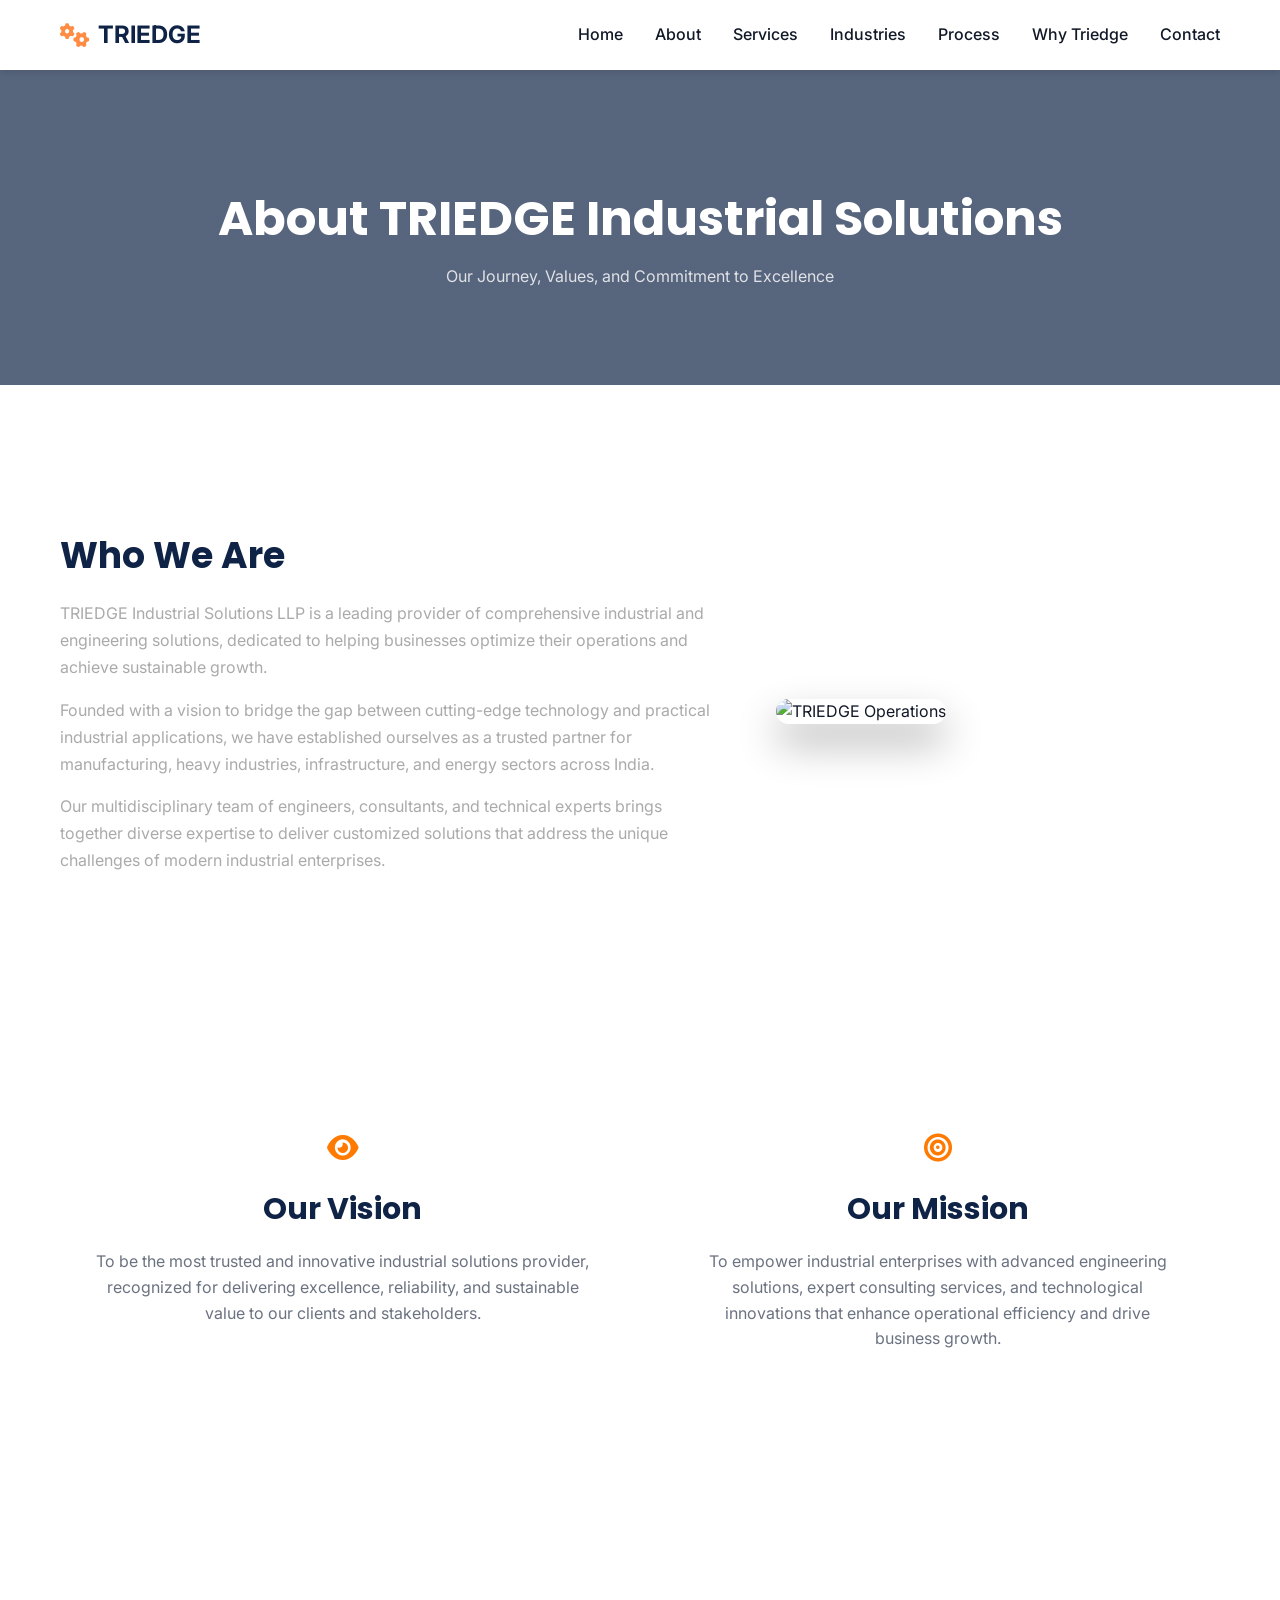
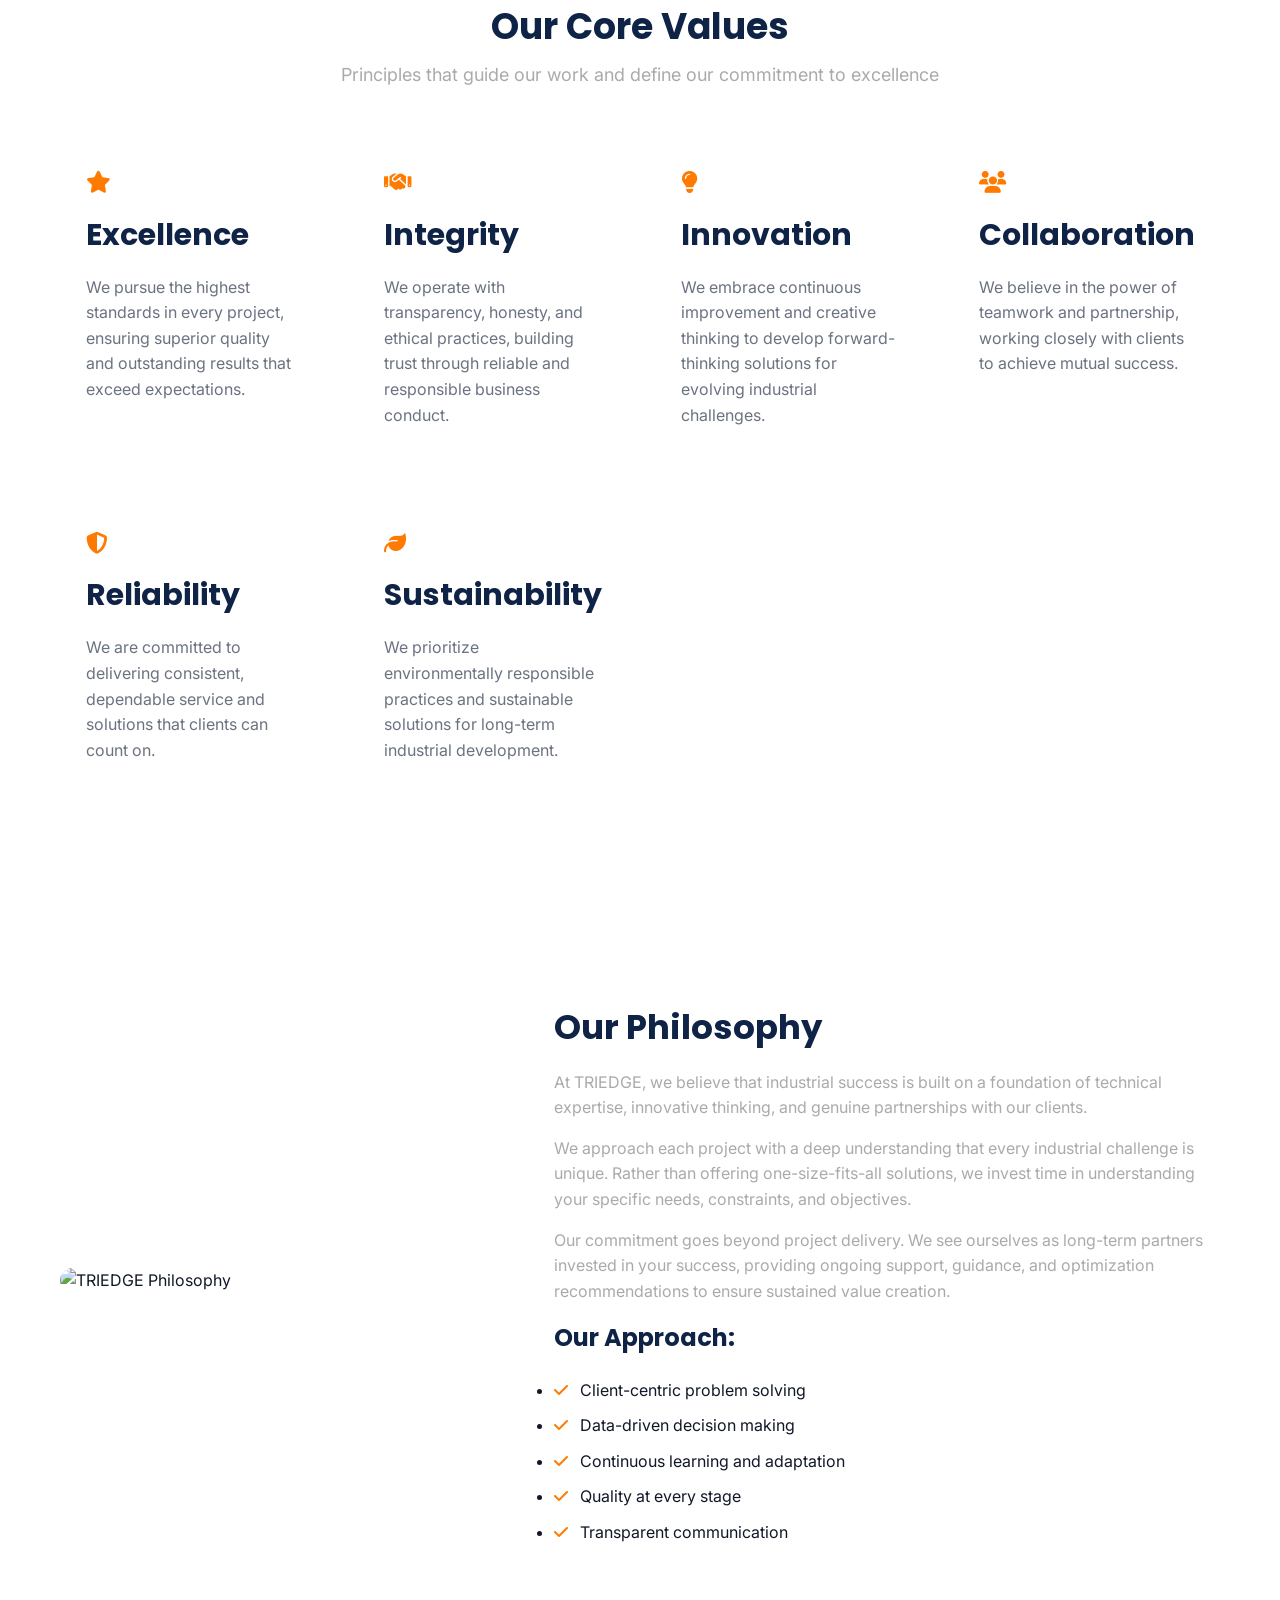
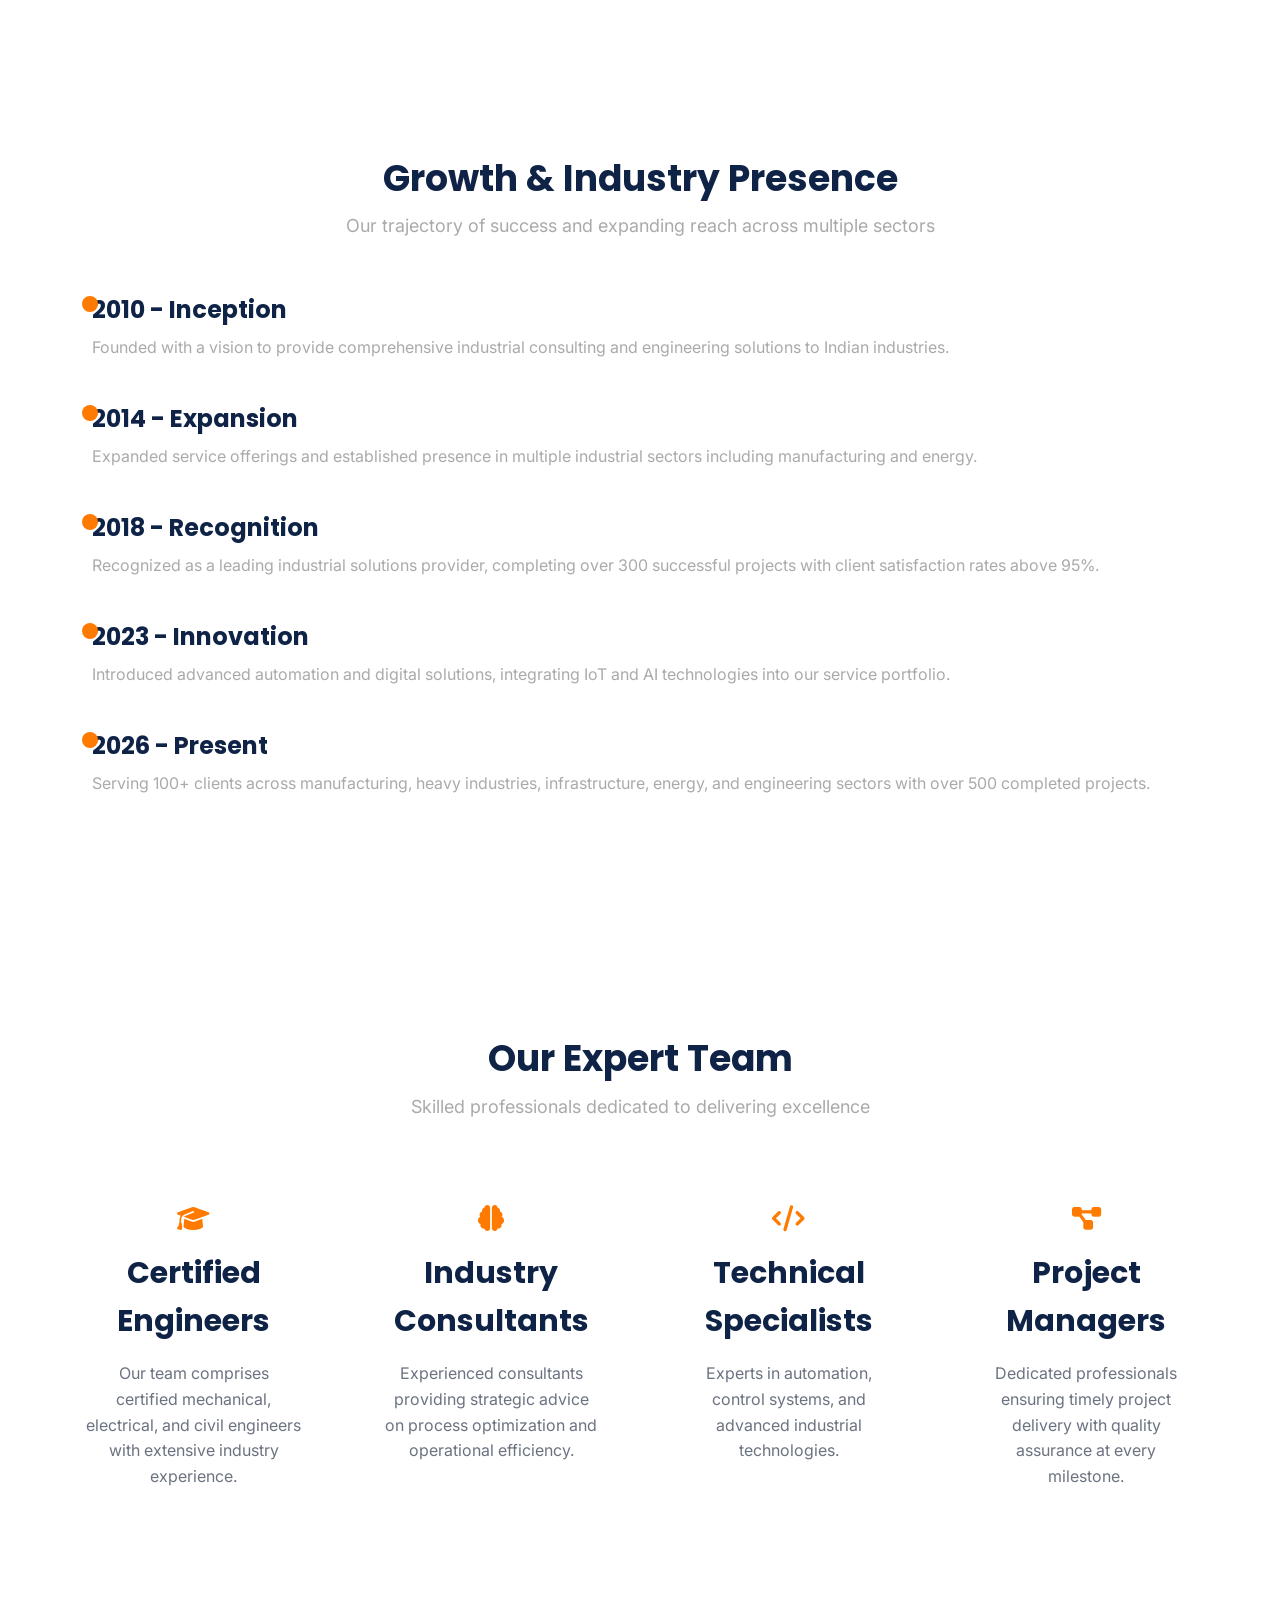
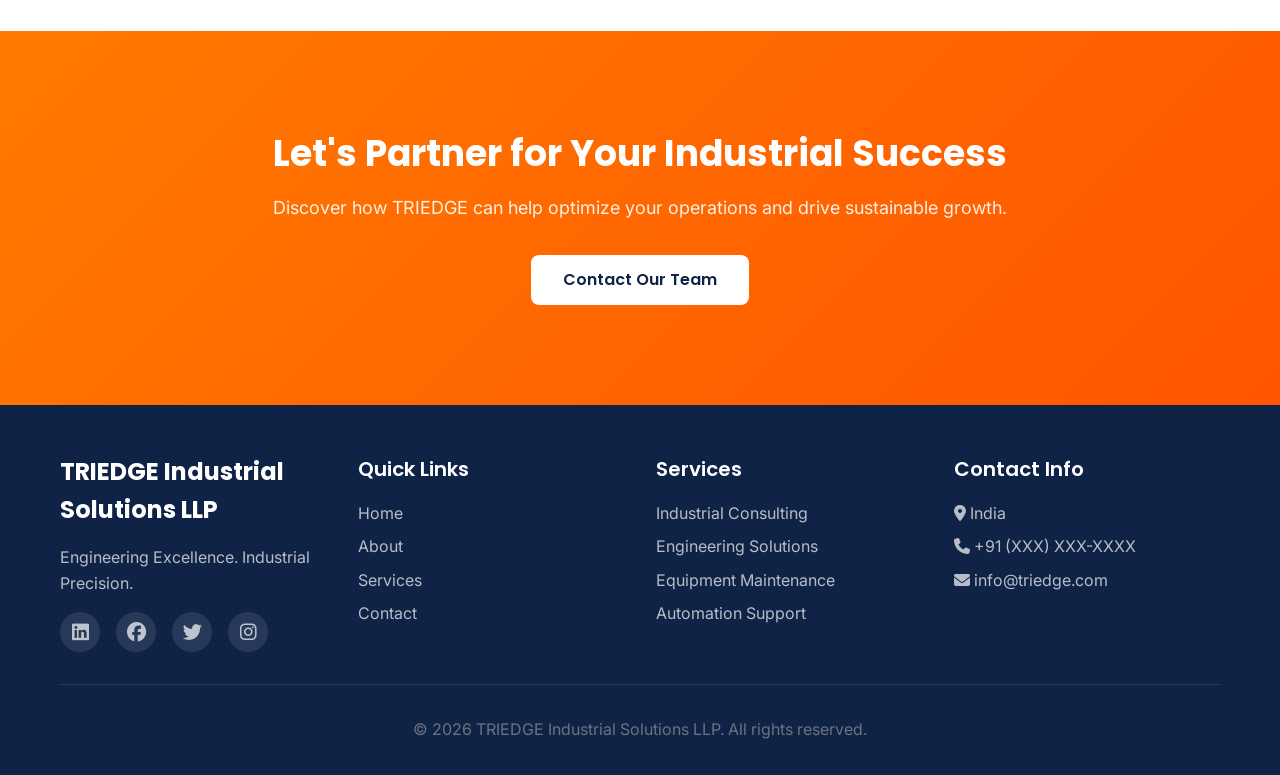
==== About.html @ 6a8c1209 "first commit" ====
<!doctype html>
<html lang="en">
  <head>
    <meta charset="UTF-8" />
    <meta name="viewport" content="width=device-width, initial-scale=1.0" />
    <meta
      name="description"
      content="Learn about TRIEDGE Industrial Solutions - Our vision, mission, values, and commitment to industrial excellence."
    />
    <meta
      name="keywords"
      content="About TRIEDGE, Company Values, Industrial Excellence, Engineering Expertise"
    />
    <title>About TRIEDGE Industrial Solutions</title>
    <link rel="stylesheet" href="css/style.css" />
    <link
      href="https://cdnjs.cloudflare.com/ajax/libs/font-awesome/6.4.0/css/all.min.css"
      rel="stylesheet"
    />
    <link
      href="https://fonts.googleapis.com/css2?family=Poppins:wght@300;400;600;700&family=Inter:wght@400;500;600&family=Roboto:wght@400;500;700&display=swap"
      rel="stylesheet"
    />
    <style>
      /* ================= ABOUT PAGE PREMIUM ================= */

      /* ===== PAGE HEADER ===== */
      .page-header {
        padding: 120px 0 80px;
        text-align: center;
        color: #fff;
      }

      .page-header h1 {
        font-size: 48px;
        font-weight: 700;
        line-height: 1.2;
      }

      .page-header p {
        margin-top: 10px;
        font-size: 16px;
        opacity: 0.9;
      }

      /* ===== COMPANY OVERVIEW ===== */
      .company-overview {
        padding: 100px 0;
      }

      .overview-grid {
        display: grid;
        grid-template-columns: 1.2fr 0.8fr;
        gap: 50px;
        align-items: center;
      }

      .overview-content h2 {
        font-size: 36px;
        margin-bottom: 20px;
      }

      .overview-content p {
        margin-bottom: 15px;
        color: #aaa;
        line-height: 1.7;
      }

      .overview-image img {
        width: 100%;
        border-radius: 14px;
        box-shadow: 0 20px 40px rgba(0, 0, 0, 0.3);
      }

      /* ===== VISION MISSION ===== */
      .vision-mission {
        padding: 100px 0;
        background: rgba(255, 255, 255, 0.03);
      }

      .vm-grid {
        display: grid;
        grid-template-columns: repeat(auto-fit, minmax(300px, 1fr));
        gap: 30px;
      }

      .vm-card {
        background: rgba(255, 255, 255, 0.05);
        padding: 35px;
        border-radius: 14px;
        text-align: center;
        border: 1px solid rgba(255, 255, 255, 0.08);
        transition: 0.3s;
      }

      .vm-card:hover {
        transform: translateY(-10px);
        box-shadow: 0 20px 40px rgba(0, 0, 0, 0.4);
      }

      .vm-icon {
        font-size: 28px;
        color: #ff7a00;
        margin-bottom: 15px;
      }

      /* ===== CORE VALUES ===== */
      .core-values {
        padding: 100px 0;
      }

      .section-header {
        text-align: center;
        margin-bottom: 50px;
      }

      .section-header h2 {
        font-size: 36px;
      }

      .section-header p {
        color: #aaa;
        margin-top: 10px;
      }

      .values-grid {
        display: grid;
        grid-template-columns: repeat(auto-fit, minmax(250px, 1fr));
        gap: 30px;
      }

      .value-card {
        background: rgba(255, 255, 255, 0.04);
        padding: 25px;
        border-radius: 12px;
        border: 1px solid rgba(255, 255, 255, 0.06);
        transition: 0.3s;
      }

      .value-card:hover {
        transform: translateY(-8px);
        box-shadow: 0 15px 30px rgba(0, 0, 0, 0.4);
      }

      .value-icon {
        font-size: 22px;
        color: #ff7a00;
        margin-bottom: 10px;
      }

      /* ===== PHILOSOPHY ===== */
      .company-philosophy {
        padding: 100px 0;
        background: rgba(255, 255, 255, 0.03);
      }

      .philosophy-grid {
        display: grid;
        grid-template-columns: 0.8fr 1.2fr;
        gap: 50px;
        align-items: center;
      }

      .philosophy-image img {
        width: 100%;
        border-radius: 14px;
      }

      .philosophy-content h2 {
        font-size: 34px;
        margin-bottom: 20px;
      }

      .philosophy-content p {
        margin-bottom: 15px;
        color: #aaa;
      }

      .philosophy-list {
        margin-top: 20px;
      }

      .philosophy-list li {
        margin-bottom: 10px;
      }

      .philosophy-list i {
        color: #ff7a00;
        margin-right: 8px;
      }

      /* ===== TIMELINE ===== */
      .growth-presence {
        padding: 100px 0;
      }

      .growth-timeline {
        position: relative;
        margin-top: 50px;
        padding-left: 30px;
        border-left: 2px solid rgba(255, 255, 255, 0.1);
      }

      .timeline-item {
        margin-bottom: 40px;
        position: relative;
      }

      .timeline-marker {
        position: absolute;
        left: -10px;
        top: 5px;
        width: 16px;
        height: 16px;
        background: #ff7a00;
        border-radius: 50%;
      }

      .timeline-content h4 {
        margin-bottom: 5px;
      }

      .timeline-content p {
        color: #aaa;
      }

      /* ===== TEAM ===== */
      .team-expertise {
        padding: 100px 0;
        background: rgba(255, 255, 255, 0.03);
      }

      .expertise-grid {
        display: grid;
        grid-template-columns: repeat(auto-fit, minmax(250px, 1fr));
        gap: 30px;
      }

      .expertise-card {
        background: rgba(255, 255, 255, 0.05);
        padding: 25px;
        border-radius: 12px;
        text-align: center;
        transition: 0.3s;
        border: 1px solid rgba(255, 255, 255, 0.08);
      }

      .expertise-card:hover {
        transform: translateY(-8px);
        box-shadow: 0 15px 30px rgba(0, 0, 0, 0.4);
      }

      .expertise-icon {
        font-size: 26px;
        color: #ff7a00;
        margin-bottom: 10px;
      }

      /* ===== CTA ===== */
      .cta-section {
        padding: 100px 0;
        text-align: center;
        background: linear-gradient(135deg, #ff7a00, #ff5500);
        color: white;
      }

      .cta-section h2 {
        font-size: 36px;
      }

      .cta-section p {
        margin-top: 10px;
      }

      /* ===== RESPONSIVE ===== */
      @media (max-width: 900px) {
        .overview-grid,
        .philosophy-grid {
          grid-template-columns: 1fr;
        }

        .page-header h1 {
          font-size: 32px;
        }
      }
    </style>
  </head>
  <body>
    <!-- Navigation Bar -->
    <nav class="navbar">
      <div class="nav-container">
        <div class="nav-logo">
          <i class="fas fa-cogs"></i>
          <span>TRIEDGE</span>
        </div>
        <div class="hamburger" id="hamburger">
          <span></span>
          <span></span>
          <span></span>
        </div>
        <ul class="nav-menu" id="navMenu">
          <li><a href="index.html" class="nav-link">Home</a></li>
          <li><a href="about.html" class="nav-link active">About</a></li>
          <li><a href="services.html" class="nav-link">Services</a></li>
          <li><a href="industries.html" class="nav-link">Industries</a></li>
          <li><a href="process.html" class="nav-link">Process</a></li>
          <li><a href="why-triedge.html" class="nav-link">Why Triedge</a></li>
          <li><a href="contact.html" class="nav-link">Contact</a></li>
        </ul>
      </div>
    </nav>

    <!-- Page Header -->
    <section
      class="page-header"
      style="
        background:
          linear-gradient(rgba(15, 35, 70, 0.7), rgba(15, 35, 70, 0.7)),
          url(&quot;https://images.unsplash.com/photo-1552664730-d307ca884978?w=1200&q=80&quot;);
        background-size: cover;
      "
    >
      <div class="container">
        <h1>About TRIEDGE Industrial Solutions</h1>
        <p>Our Journey, Values, and Commitment to Excellence</p>
      </div>
    </section>

    <!-- Company Overview Section -->
    <section class="company-overview">
      <div class="container">
        <div class="overview-grid">
          <div class="overview-content">
            <h2>Who We Are</h2>
            <p>
              TRIEDGE Industrial Solutions LLP is a leading provider of
              comprehensive industrial and engineering solutions, dedicated to
              helping businesses optimize their operations and achieve
              sustainable growth.
            </p>
            <p>
              Founded with a vision to bridge the gap between cutting-edge
              technology and practical industrial applications, we have
              established ourselves as a trusted partner for manufacturing,
              heavy industries, infrastructure, and energy sectors across India.
            </p>
            <p>
              Our multidisciplinary team of engineers, consultants, and
              technical experts brings together diverse expertise to deliver
              customized solutions that address the unique challenges of modern
              industrial enterprises.
            </p>
          </div>
          <div class="overview-image">
            <img
              src="https://images.unsplash.com/photo-1581092918056-0c4c3acd3789?w=500&q=80"
              alt="TRIEDGE Operations"
            />
          </div>
        </div>
      </div>
    </section>

    <!-- Vision & Mission Section -->
    <section class="vision-mission">
      <div class="container">
        <div class="vm-grid">
          <div class="vm-card">
            <div class="vm-icon">
              <i class="fas fa-eye"></i>
            </div>
            <h3>Our Vision</h3>
            <p>
              To be the most trusted and innovative industrial solutions
              provider, recognized for delivering excellence, reliability, and
              sustainable value to our clients and stakeholders.
            </p>
          </div>
          <div class="vm-card">
            <div class="vm-icon">
              <i class="fas fa-bullseye"></i>
            </div>
            <h3>Our Mission</h3>
            <p>
              To empower industrial enterprises with advanced engineering
              solutions, expert consulting services, and technological
              innovations that enhance operational efficiency and drive business
              growth.
            </p>
          </div>
        </div>
      </div>
    </section>

    <!-- Core Values Section -->
    <section class="core-values">
      <div class="container">
        <div class="section-header">
          <h2>Our Core Values</h2>
          <p>
            Principles that guide our work and define our commitment to
            excellence
          </p>
        </div>
        <div class="values-grid">
          <div class="value-card">
            <div class="value-icon">
              <i class="fas fa-star"></i>
            </div>
            <h3>Excellence</h3>
            <p>
              We pursue the highest standards in every project, ensuring
              superior quality and outstanding results that exceed expectations.
            </p>
          </div>
          <div class="value-card">
            <div class="value-icon">
              <i class="fas fa-handshake"></i>
            </div>
            <h3>Integrity</h3>
            <p>
              We operate with transparency, honesty, and ethical practices,
              building trust through reliable and responsible business conduct.
            </p>
          </div>
          <div class="value-card">
            <div class="value-icon">
              <i class="fas fa-lightbulb"></i>
            </div>
            <h3>Innovation</h3>
            <p>
              We embrace continuous improvement and creative thinking to develop
              forward-thinking solutions for evolving industrial challenges.
            </p>
          </div>
          <div class="value-card">
            <div class="value-icon">
              <i class="fas fa-users"></i>
            </div>
            <h3>Collaboration</h3>
            <p>
              We believe in the power of teamwork and partnership, working
              closely with clients to achieve mutual success.
            </p>
          </div>
          <div class="value-card">
            <div class="value-icon">
              <i class="fas fa-shield-alt"></i>
            </div>
            <h3>Reliability</h3>
            <p>
              We are committed to delivering consistent, dependable service and
              solutions that clients can count on.
            </p>
          </div>
          <div class="value-card">
            <div class="value-icon">
              <i class="fas fa-leaf"></i>
            </div>
            <h3>Sustainability</h3>
            <p>
              We prioritize environmentally responsible practices and
              sustainable solutions for long-term industrial development.
            </p>
          </div>
        </div>
      </div>
    </section>

    <!-- Company Philosophy Section -->
    <section class="company-philosophy">
      <div class="container">
        <div class="philosophy-grid">
          <div class="philosophy-image">
            <img
              src="https://images.unsplash.com/photo-1552664730-d307ca884978?w=500&q=80"
              alt="TRIEDGE Philosophy"
            />
          </div>
          <div class="philosophy-content">
            <h2>Our Philosophy</h2>
            <p>
              At TRIEDGE, we believe that industrial success is built on a
              foundation of technical expertise, innovative thinking, and
              genuine partnerships with our clients.
            </p>
            <p>
              We approach each project with a deep understanding that every
              industrial challenge is unique. Rather than offering
              one-size-fits-all solutions, we invest time in understanding your
              specific needs, constraints, and objectives.
            </p>
            <p>
              Our commitment goes beyond project delivery. We see ourselves as
              long-term partners invested in your success, providing ongoing
              support, guidance, and optimization recommendations to ensure
              sustained value creation.
            </p>
            <h4>Our Approach:</h4>
            <ul class="philosophy-list">
              <li>
                <i class="fas fa-check"></i> Client-centric problem solving
              </li>
              <li><i class="fas fa-check"></i> Data-driven decision making</li>
              <li>
                <i class="fas fa-check"></i> Continuous learning and adaptation
              </li>
              <li><i class="fas fa-check"></i> Quality at every stage</li>
              <li><i class="fas fa-check"></i> Transparent communication</li>
            </ul>
          </div>
        </div>
      </div>
    </section>

    <!-- Growth & Presence Section -->
    <section class="growth-presence">
      <div class="container">
        <div class="section-header">
          <h2>Growth & Industry Presence</h2>
          <p>
            Our trajectory of success and expanding reach across multiple
            sectors
          </p>
        </div>
        <div class="growth-timeline">
          <div class="timeline-item">
            <div class="timeline-marker"></div>
            <div class="timeline-content">
              <h4>2010 - Inception</h4>
              <p>
                Founded with a vision to provide comprehensive industrial
                consulting and engineering solutions to Indian industries.
              </p>
            </div>
          </div>
          <div class="timeline-item">
            <div class="timeline-marker"></div>
            <div class="timeline-content">
              <h4>2014 - Expansion</h4>
              <p>
                Expanded service offerings and established presence in multiple
                industrial sectors including manufacturing and energy.
              </p>
            </div>
          </div>
          <div class="timeline-item">
            <div class="timeline-marker"></div>
            <div class="timeline-content">
              <h4>2018 - Recognition</h4>
              <p>
                Recognized as a leading industrial solutions provider,
                completing over 300 successful projects with client satisfaction
                rates above 95%.
              </p>
            </div>
          </div>
          <div class="timeline-item">
            <div class="timeline-marker"></div>
            <div class="timeline-content">
              <h4>2023 - Innovation</h4>
              <p>
                Introduced advanced automation and digital solutions,
                integrating IoT and AI technologies into our service portfolio.
              </p>
            </div>
          </div>
          <div class="timeline-item">
            <div class="timeline-marker"></div>
            <div class="timeline-content">
              <h4>2026 - Present</h4>
              <p>
                Serving 100+ clients across manufacturing, heavy industries,
                infrastructure, energy, and engineering sectors with over 500
                completed projects.
              </p>
            </div>
          </div>
        </div>
      </div>
    </section>

    <!-- Team Expertise Section -->
    <section class="team-expertise">
      <div class="container">
        <div class="section-header">
          <h2>Our Expert Team</h2>
          <p>Skilled professionals dedicated to delivering excellence</p>
        </div>
        <div class="expertise-grid">
          <div class="expertise-card">
            <div class="expertise-icon">
              <i class="fas fa-graduation-cap"></i>
            </div>
            <h3>Certified Engineers</h3>
            <p>
              Our team comprises certified mechanical, electrical, and civil
              engineers with extensive industry experience.
            </p>
          </div>
          <div class="expertise-card">
            <div class="expertise-icon">
              <i class="fas fa-brain"></i>
            </div>
            <h3>Industry Consultants</h3>
            <p>
              Experienced consultants providing strategic advice on process
              optimization and operational efficiency.
            </p>
          </div>
          <div class="expertise-card">
            <div class="expertise-icon">
              <i class="fas fa-code"></i>
            </div>
            <h3>Technical Specialists</h3>
            <p>
              Experts in automation, control systems, and advanced industrial
              technologies.
            </p>
          </div>
          <div class="expertise-card">
            <div class="expertise-icon">
              <i class="fas fa-project-diagram"></i>
            </div>
            <h3>Project Managers</h3>
            <p>
              Dedicated professionals ensuring timely project delivery with
              quality assurance at every milestone.
            </p>
          </div>
        </div>
      </div>
    </section>

    <!-- CTA Section -->
    <section class="cta-section">
      <div class="container">
        <h2>Let's Partner for Your Industrial Success</h2>
        <p>
          Discover how TRIEDGE can help optimize your operations and drive
          sustainable growth.
        </p>
        <a href="contact.html" class="btn btn-light">Contact Our Team</a>
      </div>
    </section>

    <!-- Footer -->
    <footer class="footer">
      <div class="container">
        <div class="footer-content">
          <div class="footer-section">
            <h4>TRIEDGE Industrial Solutions LLP</h4>
            <p>Engineering Excellence. Industrial Precision.</p>
            <div class="social-icons">
              <a href="#" title="LinkedIn"><i class="fab fa-linkedin"></i></a>
              <a href="#" title="Facebook"><i class="fab fa-facebook"></i></a>
              <a href="#" title="Twitter"><i class="fab fa-twitter"></i></a>
              <a href="#" title="Instagram"><i class="fab fa-instagram"></i></a>
            </div>
          </div>
          <div class="footer-section">
            <h5>Quick Links</h5>
            <ul>
              <li><a href="index.html">Home</a></li>
              <li><a href="about.html">About</a></li>
              <li><a href="services.html">Services</a></li>
              <li><a href="contact.html">Contact</a></li>
            </ul>
          </div>
          <div class="footer-section">
            <h5>Services</h5>
            <ul>
              <li><a href="services.html">Industrial Consulting</a></li>
              <li><a href="services.html">Engineering Solutions</a></li>
              <li><a href="services.html">Equipment Maintenance</a></li>
              <li><a href="services.html">Automation Support</a></li>
            </ul>
          </div>
          <div class="footer-section">
            <h5>Contact Info</h5>
            <p><i class="fas fa-map-marker-alt"></i> India</p>
            <p><i class="fas fa-phone"></i> +91 (XXX) XXX-XXXX</p>
            <p><i class="fas fa-envelope"></i> info@triedge.com</p>
          </div>
        </div>
        <div class="footer-bottom">
          <p>
            &copy; 2026 TRIEDGE Industrial Solutions LLP. All rights reserved.
          </p>
        </div>
      </div>
    </footer>

    <script src="js/script.js"></script>
  </body>
</html>
---- css/style.css ----
/* ============================================
   TRIEDGE Industrial Solutions - Main Stylesheet
   ============================================ */

/* Root Variables */
:root {
  --primary-color: #0f2346;
  --secondary-color: #2563eb;
  --accent-color: #ff8c42;
  --dark-gray: #1f2937;
  --light-gray: #f3f4f6;
  --white: #ffffff;
  --text-primary: #111827;
  --text-secondary: #6b7280;
  --border-color: #e5e7eb;

  --font-primary: "Poppins", sans-serif;
  --font-secondary: "Inter", sans-serif;
  --font-tertiary: "Roboto", sans-serif;

  --shadow-sm: 0 1px 2px 0 rgba(0, 0, 0, 0.05);
  --shadow-md: 0 4px 6px -1px rgba(0, 0, 0, 0.1);
  --shadow-lg: 0 10px 15px -3px rgba(0, 0, 0, 0.1);
  --shadow-xl: 0 20px 25px -5px rgba(0, 0, 0, 0.1);
}

/* ============================================
   Global Styles
   ============================================ */

* {
  margin: 0;
  padding: 0;
  box-sizing: border-box;
}

html {
  scroll-behavior: smooth;
}

body {
  font-family: var(--font-secondary);
  line-height: 1.6;
  color: var(--text-primary);
  background-color: var(--white);
}

/* ============================================
   Typography
   ============================================ */

h1,
h2,
h3,
h4,
h5,
h6 {
  font-family: var(--font-primary);
  font-weight: 700;
  color: var(--primary-color);
  margin-bottom: 1rem;
}

h1 {
  font-size: 3.5rem;
  line-height: 1.2;
}

h2 {
  font-size: 2.5rem;
  line-height: 1.3;
}

h3 {
  font-size: 1.875rem;
}

h4 {
  font-size: 1.5rem;
}

h5 {
  font-size: 1.25rem;
  font-weight: 600;
}

p {
  margin-bottom: 1rem;
  color: var(--text-secondary);
  font-size: 1rem;
}

a {
  color: var(--secondary-color);
  text-decoration: none;
  transition: all 0.3s ease;
}

a:hover {
  color: var(--accent-color);
}

/* ============================================
   Container & Utilities
   ============================================ */

.container {
  max-width: 1200px;
  margin: 0 auto;
  padding: 0 20px;
}

.section-header {
  text-align: center;
  margin-bottom: 3rem;
}

.section-header h2 {
  margin-bottom: 0.5rem;
}

.section-header p {
  font-size: 1.125rem;
  color: var(--text-secondary);
  max-width: 600px;
  margin: 0 auto;
}

/* ============================================
   Buttons
   ============================================ */

.btn {
  display: inline-block;
  padding: 12px 32px;
  border-radius: 8px;
  font-family: var(--font-primary);
  font-weight: 600;
  font-size: 1rem;
  cursor: pointer;
  transition: all 0.3s ease;
  border: none;
  text-align: center;
  text-decoration: none;
}

.btn-primary {
  background-color: var(--secondary-color);
  color: var(--white);
}

.btn-primary:hover {
  background-color: var(--accent-color);
  transform: translateY(-2px);
  box-shadow: var(--shadow-lg);
}

.btn-secondary {
  background-color: transparent;
  color: var(--secondary-color);
  border: 2px solid var(--secondary-color);
}

.btn-secondary:hover {
  background-color: var(--secondary-color);
  color: var(--white);
}

.btn-light {
  background-color: var(--white);
  color: var(--primary-color);
}

.btn-light:hover {
  background-color: var(--light-gray);
}

.btn-sm {
  padding: 8px 20px;
  font-size: 0.875rem;
}

.btn-large {
  padding: 14px 40px;
  font-size: 1.125rem;
}

/* ============================================
   Navigation Bar
   ============================================ */

.navbar {
  background-color: var(--white);
  box-shadow: var(--shadow-md);
  position: sticky;
  top: 0;
  z-index: 1000;
  transition: all 0.3s ease;
}

.nav-container {
  max-width: 1200px;
  margin: 0 auto;
  padding: 0 20px;
  display: flex;
  justify-content: space-between;
  align-items: center;
  height: 70px;
}

.nav-logo {
  display: flex;
  align-items: center;
  font-size: 1.5rem;
  font-weight: 700;
  color: var(--primary-color);
  cursor: pointer;
}

.nav-logo i {
  margin-right: 0.5rem;
  color: var(--accent-color);
}

.nav-menu {
  display: flex;
  list-style: none;
  gap: 2rem;
}

.nav-link {
  color: var(--text-primary);
  font-weight: 500;
  transition: all 0.3s ease;
  position: relative;
}

.nav-link:after {
  content: "";
  position: absolute;
  bottom: -5px;
  left: 0;
  width: 0;
  height: 2px;
  background-color: var(--accent-color);
  transition: width 0.3s ease;
}

.nav-link:hover:after,
.nav-link.active:after {
  width: 100%;
}

.nav-link.active {
  color: var(--secondary-color);
}

.hamburger {
  display: none;
  flex-direction: column;
  cursor: pointer;
}

.hamburger span {
  width: 25px;
  height: 3px;
  background-color: var(--primary-color);
  margin: 5px 0;
  transition: all 0.3s ease;
  border-radius: 2px;
}

.hamburger.active span:nth-child(1) {
  transform: rotate(45deg) translate(10px, 10px);
}

.hamburger.active span:nth-child(2) {
  opacity: 0;
}

.hamburger.active span:nth-child(3) {
  transform: rotate(-45deg) translate(8px, -8px);
}

/* ============================================
   Hero Section
   ============================================ */

.hero {
  min-height: 600px;
  display: flex;
  align-items: center;
  justify-content: center;
  text-align: center;
  color: var(--white);
  background-attachment: fixed;
  background-repeat: no-repeat;
  background-position: center;
  background-size: cover;
}

.hero-content {
  max-width: 800px;
  padding: 40px 20px;
}

.hero-title {
  color: var(--white);
  margin-bottom: 1.5rem;
  font-size: 3.5rem;
}

.hero-subtitle {
  color: rgba(255, 255, 255, 0.9);
  font-size: 1.25rem;
  margin-bottom: 2rem;
}

.hero-buttons {
  display: flex;
  gap: 1rem;
  justify-content: center;
  flex-wrap: wrap;
}

/* ============================================
   Page Header
   ============================================ */

.page-header {
  min-height: 300px;
  display: flex;
  align-items: center;
  justify-content: center;
  text-align: center;
  color: var(--white);
  background-attachment: fixed;
  background-repeat: no-repeat;
  background-position: center;
  background-size: cover;
  margin-bottom: 3rem;
}

.page-header h1 {
  color: var(--white);
  margin-bottom: 1rem;
  font-size: 3rem;
}

.page-header p {
  color: rgba(255, 255, 255, 0.9);
  font-size: 1.25rem;
}

/* ============================================
   Services Overview
   ============================================ */

.services-overview {
  padding: 4rem 0;
  background-color: var(--white);
}

.services-grid {
  display: grid;
  grid-template-columns: repeat(auto-fit, minmax(300px, 1fr));
  gap: 2rem;
  margin-bottom: 2rem;
}

.service-card {
  background-color: var(--light-gray);
  padding: 2rem;
  border-radius: 12px;
  text-align: center;
  transition: all 0.3s ease;
  border: 2px solid transparent;
}

.service-card:hover {
  transform: translateY(-10px);
  border-color: var(--accent-color);
  box-shadow: var(--shadow-xl);
  background-color: var(--white);
}

.service-icon {
  font-size: 2.5rem;
  color: var(--secondary-color);
  margin-bottom: 1rem;
  transition: all 0.3s ease;
}

.service-card:hover .service-icon {
  color: var(--accent-color);
  transform: scale(1.2);
}

.service-card h3 {
  margin-bottom: 0.5rem;
  font-size: 1.5rem;
}

.service-card p {
  color: var(--text-secondary);
  margin-bottom: 0;
}

.services-cta {
  text-align: center;
}

/* ============================================
   About Section
   ============================================ */

.about-preview {
  padding: 4rem 0;
  background-color: var(--light-gray);
}

.about-grid {
  display: grid;
  grid-template-columns: 1fr 1fr;
  gap: 3rem;
  align-items: center;
}

.about-image img {
  width: 100%;
  height: auto;
  border-radius: 12px;
  box-shadow: var(--shadow-lg);
}

.about-content h2 {
  margin-bottom: 1.5rem;
}

.about-list {
  list-style: none;
  margin: 1.5rem 0;
}

.about-list li {
  display: flex;
  gap: 0.75rem;
  margin-bottom: 0.75rem;
  color: var(--text-primary);
}

.about-list i {
  color: var(--accent-color);
  flex-shrink: 0;
}

/* ============================================
   Why Choose Section
   ============================================ */

.why-choose {
  padding: 4rem 0;
  background-color: var(--white);
}

.reasons-grid {
  display: grid;
  grid-template-columns: repeat(auto-fit, minmax(250px, 1fr));
  gap: 2rem;
}

.reason-card {
  background-color: var(--light-gray);
  padding: 2rem;
  border-radius: 12px;
  transition: all 0.3s ease;
  border-left: 4px solid var(--secondary-color);
}

.reason-card:hover {
  transform: translateY(-5px);
  box-shadow: var(--shadow-lg);
  border-left-color: var(--accent-color);
}

.reason-number {
  font-size: 2.5rem;
  font-weight: 700;
  color: var(--accent-color);
  margin-bottom: 0.5rem;
  display: block;
}

.reason-card h3 {
  margin-bottom: 0.5rem;
}

.reason-card p {
  color: var(--text-secondary);
  margin-bottom: 0;
}

/* ============================================
   Statistics Section
   ============================================ */

.statistics {
  padding: 4rem 0;
  background: linear-gradient(135deg, var(--primary-color) 0%, #1a3a52 100%);
}

.stats-grid {
  display: grid;
  grid-template-columns: repeat(auto-fit, minmax(200px, 1fr));
  gap: 2rem;
}

.stat-card {
  text-align: center;
  color: var(--white);
  padding: 2rem;
}

.stat-card h3 {
  font-size: 3rem;
  color: var(--accent-color);
  margin-bottom: 0.5rem;
}

.stat-card p {
  font-size: 1.1rem;
  color: rgba(255, 255, 255, 0.9);
  margin-bottom: 0;
}

/* ============================================
   CTA Section
   ============================================ */

.cta-section {
  padding: 4rem 0;
  background: linear-gradient(135deg, var(--secondary-color) 0%, #1e40af 100%);
  text-align: center;
  color: var(--white);
}

.cta-section h2 {
  color: var(--white);
  margin-bottom: 1rem;
  font-size: 2.5rem;
}

.cta-section p {
  color: rgba(255, 255, 255, 0.9);
  font-size: 1.125rem;
  margin-bottom: 2rem;
}

/* ============================================
   Footer
   ============================================ */

.footer {
  background-color: var(--primary-color);
  color: var(--white);
  padding: 3rem 0 1rem;
}

.footer-content {
  display: grid;
  grid-template-columns: repeat(auto-fit, minmax(250px, 1fr));
  gap: 2rem;
  margin-bottom: 2rem;
}

.footer-section h4,
.footer-section h5 {
  color: var(--white);
  margin-bottom: 1rem;
}

.footer-section p {
  color: rgba(255, 255, 255, 0.7);
  margin-bottom: 0.5rem;
}

.footer-section ul {
  list-style: none;
}

.footer-section ul li {
  margin-bottom: 0.5rem;
}

.footer-section a {
  color: rgba(255, 255, 255, 0.7);
  transition: all 0.3s ease;
}

.footer-section a:hover {
  color: var(--accent-color);
}

.social-icons {
  display: flex;
  gap: 1rem;
  margin-top: 1rem;
}

.social-icons a {
  display: inline-flex;
  align-items: center;
  justify-content: center;
  width: 40px;
  height: 40px;
  background-color: rgba(255, 255, 255, 0.1);
  border-radius: 50%;
  transition: all 0.3s ease;
  font-size: 1.2rem;
}

.social-icons a:hover {
  background-color: var(--accent-color);
  color: var(--white);
}

.footer-bottom {
  border-top: 1px solid rgba(255, 255, 255, 0.1);
  padding-top: 2rem;
  text-align: center;
  color: rgba(255, 255, 255, 0.7);
}

/* ============================================
   Services Detailed
   ============================================ */

.services-detailed {
  padding: 4rem 0;
}

.service-detail-card {
  display: grid;
  grid-template-columns: 1fr 1fr;
  gap: 3rem;
  align-items: center;
  margin-bottom: 4rem;
  background-color: var(--light-gray);
  padding: 2rem;
  border-radius: 12px;
}

.service-detail-card:nth-child(even) {
  grid-template-columns: 1fr 1fr;
  direction: rtl;
}

.service-detail-card:nth-child(even) > * {
  direction: ltr;
}

.service-detail-card h3 {
  margin-bottom: 1rem;
  font-size: 2rem;
}

.service-detail-card h5 {
  margin-top: 1.5rem;
  margin-bottom: 0.75rem;
}

.service-detail-card ul {
  list-style: none;
  padding-left: 0;
}

.service-detail-card li {
  margin-bottom: 0.5rem;
  padding-left: 1.5rem;
  position: relative;
  color: var(--text-secondary);
}

.service-detail-card li:before {
  content: "→";
  position: absolute;
  left: 0;
  color: var(--accent-color);
  font-weight: bold;
}

.service-detail-image img {
  width: 100%;
  height: auto;
  border-radius: 12px;
  box-shadow: var(--shadow-lg);
}

/* ============================================
   Service Comparison Table
   ============================================ */

.service-comparison {
  padding: 4rem 0;
  background-color: var(--light-gray);
}

.comparison-table-wrapper {
  overflow-x: auto;
  border-radius: 12px;
  box-shadow: var(--shadow-md);
}

.comparison-table {
  width: 100%;
  border-collapse: collapse;
  background-color: var(--white);
}

.comparison-table thead {
  background-color: var(--primary-color);
  color: var(--white);
}

.comparison-table th {
  padding: 1.5rem;
  text-align: left;
  font-weight: 600;
}

.comparison-table td {
  padding: 1.5rem;
  border-bottom: 1px solid var(--border-color);
}

.comparison-table tbody tr:hover {
  background-color: var(--light-gray);
}

/* ============================================
   Why Services Section
   ============================================ */

.why-services {
  padding: 4rem 0;
}

.why-grid {
  display: grid;
  grid-template-columns: repeat(auto-fit, minmax(300px, 1fr));
  gap: 2rem;
}

.why-card {
  background-color: var(--white);
  padding: 2rem;
  border-radius: 12px;
  text-align: center;
  border: 2px solid var(--border-color);
  transition: all 0.3s ease;
}

.why-card:hover {
  border-color: var(--accent-color);
  box-shadow: var(--shadow-lg);
  transform: translateY(-5px);
}

.why-icon {
  font-size: 2rem;
  color: var(--secondary-color);
  margin-bottom: 1rem;
}

/* ============================================
   Industries Grid
   ============================================ */

.industries-grid {
  display: grid;
  grid-template-columns: repeat(auto-fit, minmax(300px, 1fr));
  gap: 2rem;
  margin-bottom: 4rem;
}

.industry-card {
  position: relative;
  border-radius: 12px;
  overflow: hidden;
  cursor: pointer;
}

.industry-image {
  position: relative;
  overflow: hidden;
  height: 250px;
}

.industry-image img {
  width: 100%;
  height: 100%;
  object-fit: cover;
  transition: transform 0.3s ease;
}

.industry-card:hover .industry-image img {
  transform: scale(1.1);
}

.industry-overlay {
  position: absolute;
  top: 0;
  left: 0;
  right: 0;
  bottom: 0;
  background-color: rgba(15, 35, 70, 0.7);
  display: flex;
  align-items: center;
  justify-content: center;
  opacity: 0;
  transition: opacity 0.3s ease;
}

.industry-card:hover .industry-overlay {
  opacity: 1;
}

.view-details {
  color: var(--white);
  background-color: var(--accent-color);
  padding: 10px 20px;
  border-radius: 6px;
  font-weight: 600;
  transition: all 0.3s ease;
}

.view-details:hover {
  background-color: var(--secondary-color);
}

.industry-card h3 {
  padding: 1.5rem 0 0.5rem;
  margin-bottom: 0.5rem;
}

.industry-card p {
  padding: 0 0 1.5rem;
  margin-bottom: 0;
  color: var(--text-secondary);
}

/* ============================================
   Industry Details
   ============================================ */

.industry-details {
  padding: 4rem 0;
}

.industry-detail-section {
  margin-bottom: 4rem;
  padding: 2rem;
  background-color: var(--light-gray);
  border-radius: 12px;
}

.detail-grid {
  display: grid;
  grid-template-columns: 1fr 1fr;
  gap: 3rem;
  align-items: center;
}

.detail-grid:nth-child(even) {
  grid-template-columns: 1fr 1fr;
  direction: rtl;
}

.detail-grid:nth-child(even) > * {
  direction: ltr;
}

.detail-image img {
  width: 100%;
  border-radius: 12px;
  box-shadow: var(--shadow-lg);
}

/* ============================================
   Process Section
   ============================================ */

.process-timeline {
  position: relative;
}

.process-phase {
  display: grid;
  gap: 2rem;
  margin-bottom: 3rem;
  padding: 2rem;
  background-color: var(--light-gray);
  border-radius: 12px;
  position: relative;
}

.phase-number {
  font-size: 2.5rem;
  font-weight: 700;
  color: var(--accent-color);
  display: flex;
  align-items: center;
}

.phase-content h3 {
  margin-bottom: 0.5rem;
}

.phase-duration {
  color: var(--accent-color);
  font-weight: 600;
  font-size: 0.9rem;
}

.phase-details h5 {
  margin-top: 1rem;
}

.phase-details ul {
  list-style: none;
  padding-left: 0;
}

.phase-details li {
  padding-left: 1.5rem;
  margin-bottom: 0.5rem;
  position: relative;
  color: var(--text-secondary);
}

.phase-details li:before {
  content: "✓";
  position: absolute;
  left: 0;
  color: var(--secondary-color);
  font-weight: bold;
}

/* ============================================
   Contact Form
   ============================================ */

.contact-info-section {
  padding: 4rem 0;
  background-color: var(--light-gray);
}

.contact-info-grid {
  display: grid;
  grid-template-columns: repeat(auto-fit, minmax(250px, 1fr));
  gap: 2rem;
}

.contact-info-card {
  background-color: var(--white);
  padding: 2rem;
  border-radius: 12px;
  text-align: center;
  box-shadow: var(--shadow-md);
  transition: all 0.3s ease;
}

.contact-info-card:hover {
  transform: translateY(-10px);
  box-shadow: var(--shadow-lg);
}

.info-icon {
  font-size: 2.5rem;
  color: var(--secondary-color);
  margin-bottom: 1rem;
}

.contact-form-section {
  padding: 4rem 0;
}

.contact-form-grid {
  display: grid;
  grid-template-columns: 2fr 1fr;
  gap: 3rem;
}

.form-column {
  background-color: var(--light-gray);
  padding: 2.5rem;
  border-radius: 12px;
}

.form-header h2 {
  margin-bottom: 0.5rem;
}

.contact-form {
  display: flex;
  flex-direction: column;
  gap: 1.5rem;
}

.form-group {
  display: flex;
  flex-direction: column;
}

.form-group label {
  font-weight: 600;
  margin-bottom: 0.5rem;
  color: var(--text-primary);
}

.form-group input,
.form-group textarea,
.form-group select {
  padding: 12px;
  border: 1px solid var(--border-color);
  border-radius: 8px;
  font-family: var(--font-secondary);
  font-size: 1rem;
  transition: all 0.3s ease;
}

.form-group input:focus,
.form-group textarea:focus,
.form-group select:focus {
  outline: none;
  border-color: var(--secondary-color);
  box-shadow: 0 0 0 3px rgba(37, 99, 235, 0.1);
}

.form-group textarea {
  resize: vertical;
}

.checkbox-group {
  flex-direction: row;
  align-items: center;
  gap: 0.75rem;
}

.checkbox-group input {
  width: 20px;
  height: 20px;
  cursor: pointer;
}

.checkbox-group label {
  margin-bottom: 0;
  cursor: pointer;
}

.error-message {
  color: #dc2626;
  font-size: 0.875rem;
  display: none;
  margin-top: 0.25rem;
}

.form-note {
  font-size: 0.875rem;
  color: var(--text-secondary);
  margin-top: 0;
}

.success-message {
  background-color: #d1fae5;
  border: 1px solid #6ee7b7;
  border-radius: 8px;
  padding: 2rem;
  text-align: center;
  color: #065f46;
}

.success-message i {
  font-size: 3rem;
  color: #10b981;
  display: block;
  margin-bottom: 1rem;
}

.info-column {
  display: flex;
  flex-direction: column;
  gap: 2rem;
}

.contact-info-box {
  background-color: var(--light-gray);
  padding: 2rem;
  border-radius: 12px;
}

.contact-info-box h3 {
  margin-bottom: 1rem;
}

.contact-info-box ul {
  list-style: none;
}

.contact-info-box li {
  display: flex;
  gap: 0.75rem;
  margin-bottom: 0.75rem;
  color: var(--text-secondary);
}

.contact-info-box i {
  color: var(--secondary-color);
  flex-shrink: 0;
}

.quick-contact {
  background-color: var(--secondary-color);
  color: var(--white);
}

.quick-contact h3,
.quick-contact p,
.quick-contact a {
  color: var(--white);
}

.phone-link {
  display: inline-block;
  background-color: rgba(255, 255, 255, 0.2);
  padding: 12px 20px;
  border-radius: 8px;
  margin-top: 0.75rem;
}

.phone-link:hover {
  background-color: rgba(255, 255, 255, 0.3);
}

/* ============================================
   FAQ Section
   ============================================ */

.additional-contact-info {
  padding: 4rem 0;
  background-color: var(--light-gray);
}

.faq-grid {
  display: grid;
  grid-template-columns: repeat(auto-fit, minmax(300px, 1fr));
  gap: 2rem;
}

.faq-item {
  background-color: var(--white);
  padding: 2rem;
  border-radius: 12px;
  border-left: 4px solid var(--secondary-color);
}

.faq-item h4 {
  margin-bottom: 0.75rem;
}

.faq-item p {
  margin-bottom: 0;
  color: var(--text-secondary);
}

/* ============================================
   Timeline Visual
   ============================================ */

.timeline-visual {
  margin-top: 2rem;
}

.timeline-bar {
  display: flex;
  border-radius: 12px;
  overflow: hidden;
  box-shadow: var(--shadow-md);
  height: 80px;
}

.timeline-segment {
  display: flex;
  align-items: center;
  justify-content: center;
  color: var(--white);
  font-weight: 600;
  text-align: center;
  padding: 1rem;
  font-size: 0.9rem;
  line-height: 1.2;
}

/* ============================================
   Benefits List
   ============================================ */

.benefits-list {
  list-style: none;
  display: flex;
  flex-direction: column;
  gap: 0.75rem;
}

.benefits-list li {
  display: flex;
  gap: 0.75rem;
  color: var(--text-primary);
}

.benefits-list i {
  color: var(--accent-color);
  flex-shrink: 0;
  margin-top: 0.25rem;
}

/* ============================================
   Testimonials
   ============================================ */

.testimonials {
  padding: 4rem 0;
}

.testimonials-grid {
  display: grid;
  grid-template-columns: repeat(auto-fit, minmax(300px, 1fr));
  gap: 2rem;
}

.testimonial-card {
  background-color: var(--light-gray);
  padding: 2rem;
  border-radius: 12px;
  border-top: 4px solid var(--accent-color);
}

.testimonial-stars {
  color: #fbbf24;
  font-size: 1.2rem;
  margin-bottom: 1rem;
}

.testimonial-text {
  font-style: italic;
  color: var(--text-primary);
  margin-bottom: 1rem;
}

.testimonial-author {
  font-weight: 600;
  color: var(--text-secondary);
  font-size: 0.9rem;
}

/* ============================================
   Responsive Design
   ============================================ */

@media (max-width: 768px) {
  h1 {
    font-size: 2rem;
  }

  h2 {
    font-size: 1.75rem;
  }

  h3 {
    font-size: 1.5rem;
  }

  .hero-title {
    font-size: 2rem;
  }

  .hero-subtitle {
    font-size: 1rem;
  }

  .nav-menu {
    display: none;
    position: absolute;
    top: 70px;
    left: 0;
    right: 0;
    background-color: var(--white);
    flex-direction: column;
    gap: 0;
    box-shadow: var(--shadow-lg);
    padding: 1.5rem 0;
  }

  .nav-menu.active {
    display: flex;
  }

  .nav-menu li {
    border-bottom: 1px solid var(--border-color);
  }

  .nav-menu li a {
    display: block;
    padding: 0.75rem 1.5rem;
  }

  .hamburger {
    display: flex;
  }

  .about-grid,
  .detail-grid,
  .service-detail-card,
  .contact-form-grid {
    grid-template-columns: 1fr;
  }

  .detail-grid:nth-child(even),
  .service-detail-card:nth-child(even) {
    direction: ltr;
  }

  .detail-grid:nth-child(even) > *,
  .service-detail-card:nth-child(even) > * {
    direction: ltr;
  }

  .hero-buttons {
    gap: 0.5rem;
  }

  .btn {
    padding: 10px 20px;
    font-size: 0.9rem;
  }

  .page-header h1 {
    font-size: 2rem;
  }

  .process-phase {
    grid-template-columns: 1fr;
    gap: 1rem;
  }

  .phase-number {
    margin-bottom: 0;
  }
}

@media (max-width: 480px) {
  h1 {
    font-size: 1.75rem;
  }

  h2 {
    font-size: 1.5rem;
  }

  .hero-title {
    font-size: 1.5rem;
  }

  .container {
    padding: 0 15px;
  }

  .services-grid,
  .industries-grid,
  .contact-info-grid,
  .stats-grid,
  .reasons-grid {
    grid-template-columns: 1fr;
  }

  .hero-buttons {
    flex-direction: column;
  }

  .btn {
    width: 100%;
  }

  .section-header h2 {
    font-size: 1.5rem;
  }
}

/* ============================================
   Utility Classes
   ============================================ */

.text-muted {
  color: var(--text-secondary) !important;
}

.text-center {
  text-align: center;
}

.mt-1 {
  margin-top: 0.25rem;
}
.mt-2 {
  margin-top: 0.5rem;
}
.mt-3 {
  margin-top: 1rem;
}
.mt-4 {
  margin-top: 1.5rem;
}
.mt-5 {
  margin-top: 2rem;
}

.mb-1 {
  margin-bottom: 0.25rem;
}
.mb-2 {
  margin-bottom: 0.5rem;
}
.mb-3 {
  margin-bottom: 1rem;
}
.mb-4 {
  margin-bottom: 1.5rem;
}
.mb-5 {
  margin-bottom: 2rem;
}

.small-text {
  font-size: 0.875rem;
}
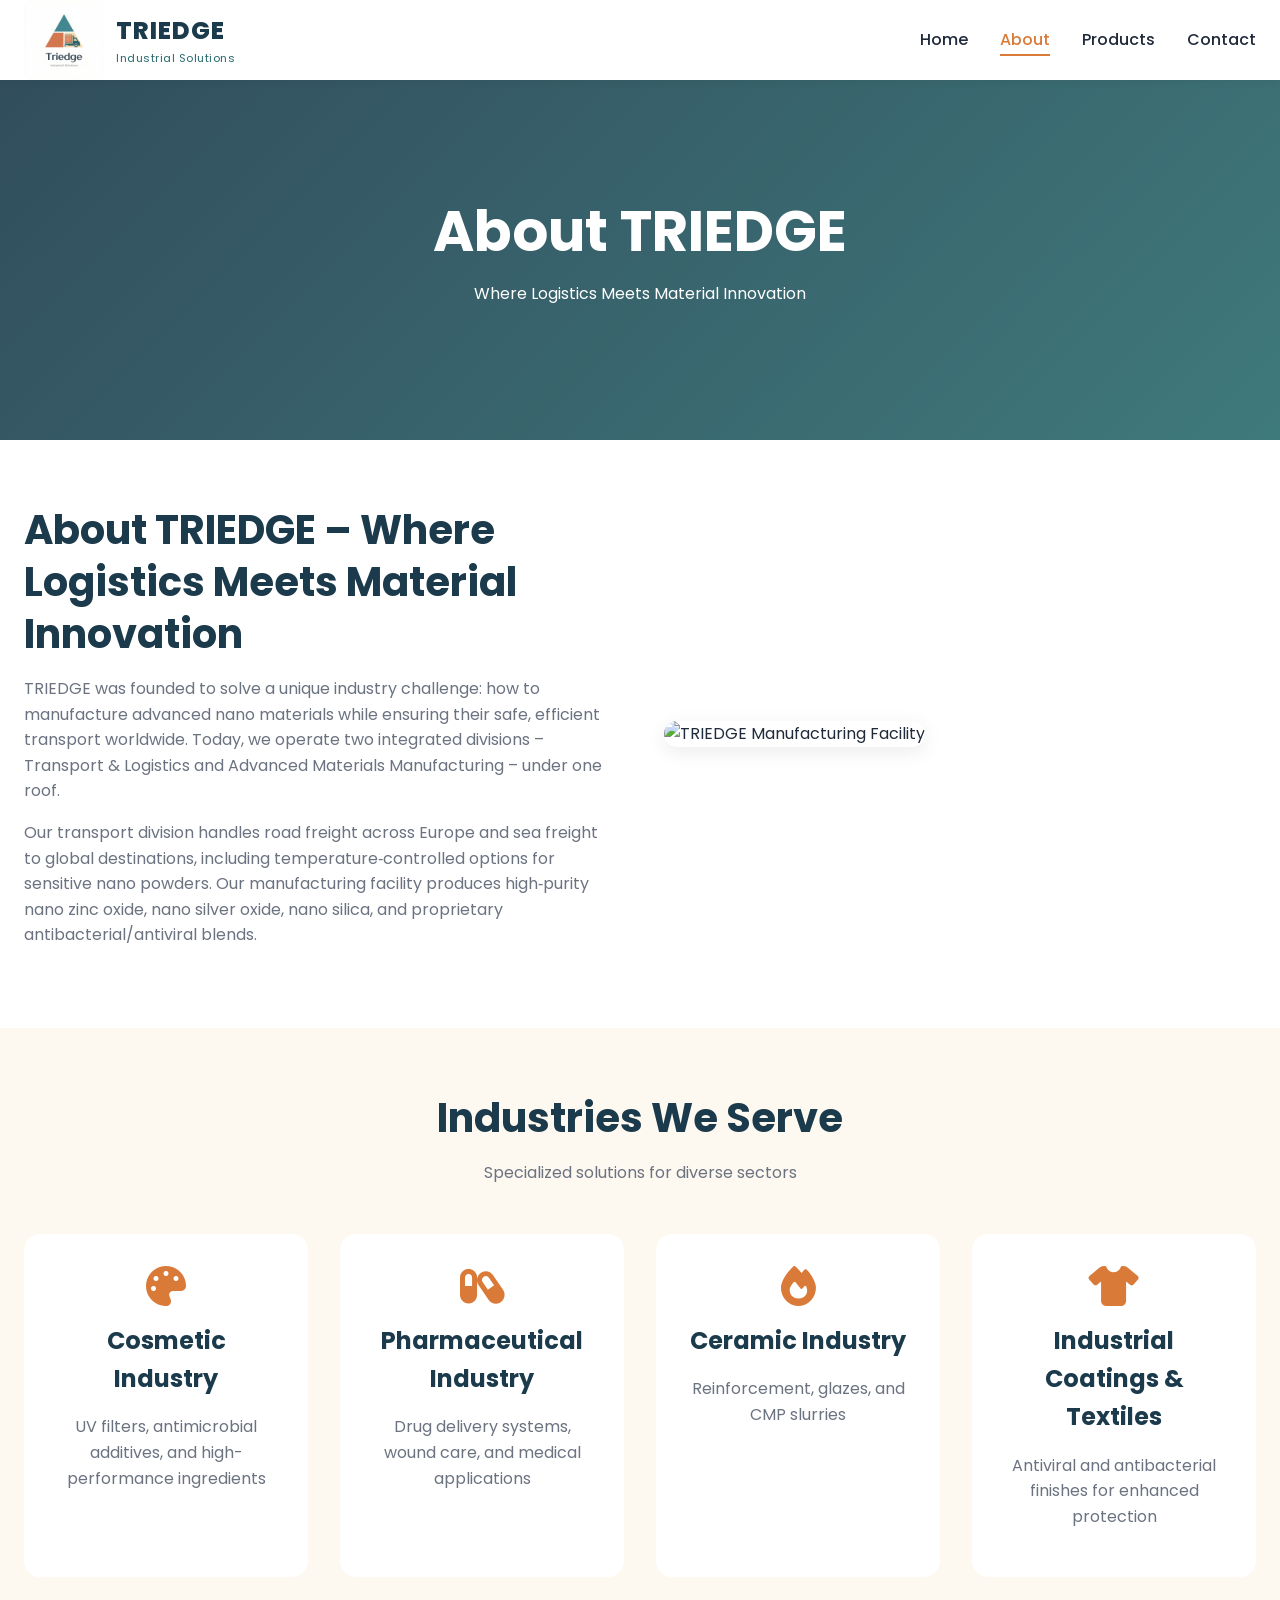
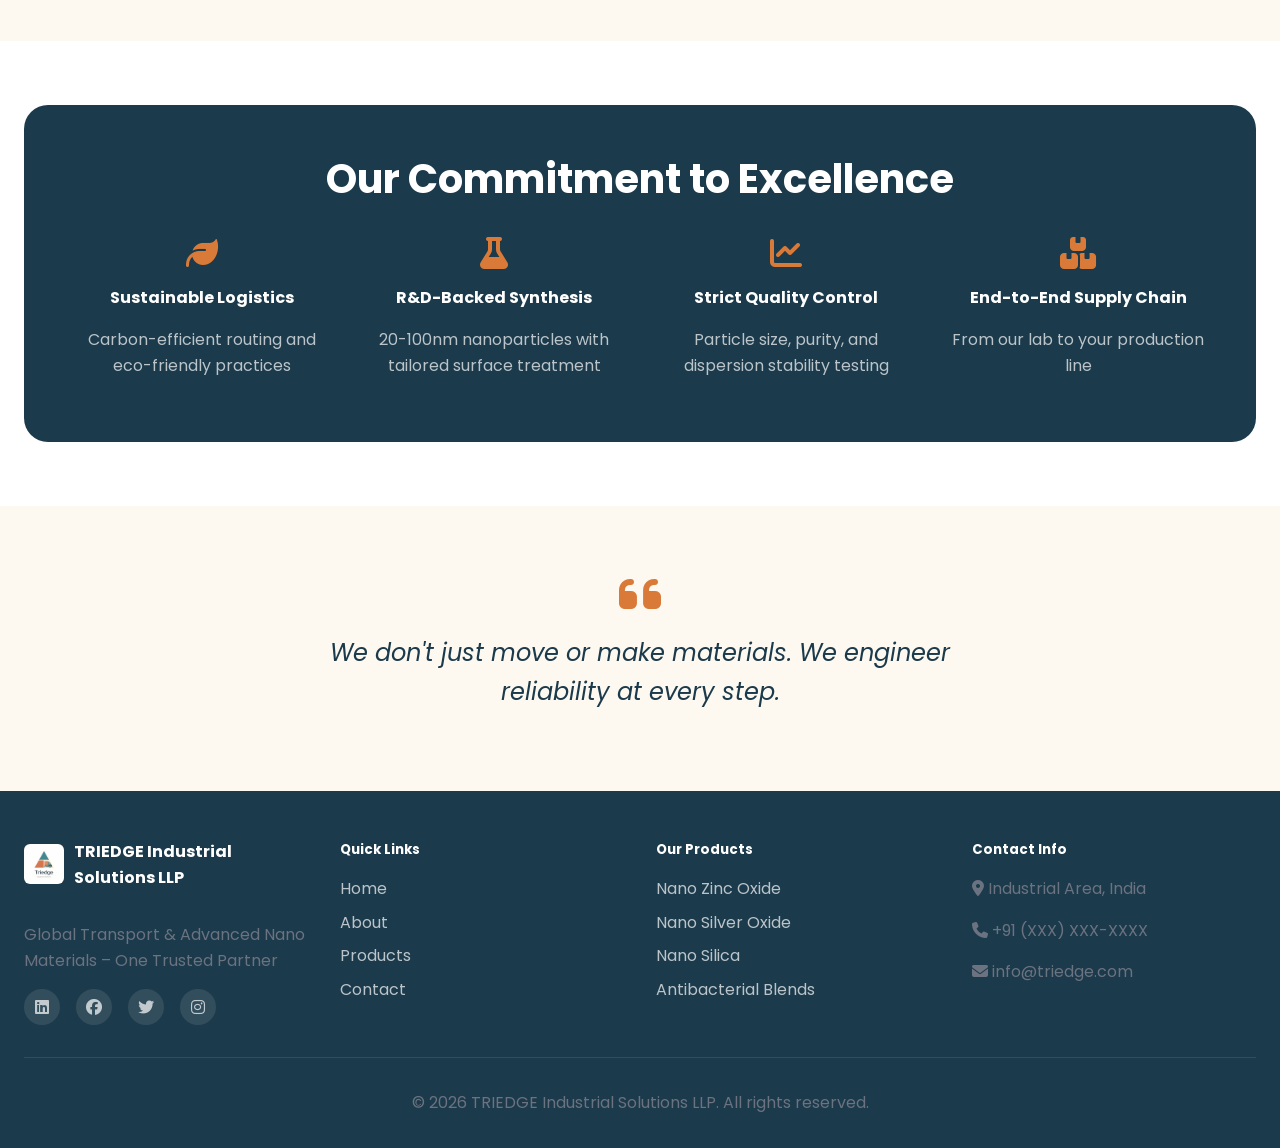
==== commit edb755eb: "update" ====
--- a/About.html
+++ b/About.html
@@ -1,696 +1,189 @@
-<!doctype html>
+<!DOCTYPE html>
 <html lang="en">
-  <head>
-    <meta charset="UTF-8" />
-    <meta name="viewport" content="width=device-width, initial-scale=1.0" />
-    <meta
-      name="description"
-      content="Learn about TRIEDGE Industrial Solutions - Our vision, mission, values, and commitment to industrial excellence."
-    />
-    <meta
-      name="keywords"
-      content="About TRIEDGE, Company Values, Industrial Excellence, Engineering Expertise"
-    />
-    <title>About TRIEDGE Industrial Solutions</title>
-    <link rel="stylesheet" href="css/style.css" />
-    <link
-      href="https://cdnjs.cloudflare.com/ajax/libs/font-awesome/6.4.0/css/all.min.css"
-      rel="stylesheet"
-    />
-    <link
-      href="https://fonts.googleapis.com/css2?family=Poppins:wght@300;400;600;700&family=Inter:wght@400;500;600&family=Roboto:wght@400;500;700&display=swap"
-      rel="stylesheet"
-    />
-    <style>
-      /* ================= ABOUT PAGE PREMIUM ================= */
 
-      /* ===== PAGE HEADER ===== */
-      .page-header {
-        padding: 120px 0 80px;
-        text-align: center;
-        color: #fff;
-      }
+<head>
+  <meta charset="UTF-8" />
+  <meta name="viewport" content="width=device-width, initial-scale=1.0" />
+  <meta name="description" content="About TRIEDGE - Where Logistics Meets Material Innovation" />
+  <title>TRIEDGE | About Us</title>
+  <link rel="stylesheet" href="css/style.css" />
+  <link href="https://cdnjs.cloudflare.com/ajax/libs/font-awesome/6.4.0/css/all.min.css" rel="stylesheet" />
+  <link href="https://fonts.googleapis.com/css2?family=Poppins:wght@300;400;600;700;800&display=swap"
+    rel="stylesheet" />
+</head>
 
-      .page-header h1 {
-        font-size: 48px;
-        font-weight: 700;
-        line-height: 1.2;
-      }
+<body>
+  <nav class="navbar">
+    <div class="nav-container">
+      <div class="nav-logo">
+        <img src="assets/images/logo.jpeg" alt="TRIEDGE Logo" class="logo-img"
+          onerror="this.src='https://via.placeholder.com/50x50?text=T'">
+        <div class="logo-text">
+          <span class="logo-main">TRIEDGE</span>
+          <span class="logo-sub">Industrial Solutions</span>
+        </div>
+      </div>
+      <div class="hamburger" id="hamburger">
+        <span></span>
+        <span></span>
+        <span></span>
+      </div>
+      <ul class="nav-menu" id="navMenu">
+        <li><a href="index.html" class="nav-link">Home</a></li>
+        <li><a href="about.html" class="nav-link active">About</a></li>
+        <li><a href="products.html" class="nav-link">Products</a></li>
+        <li><a href="contact.html" class="nav-link">Contact</a></li>
+      </ul>
+    </div>
+  </nav>
 
-      .page-header p {
-        margin-top: 10px;
-        font-size: 16px;
-        opacity: 0.9;
-      }
+  <section class="page-header">
+    <div class="page-header-overlay"></div>
+    <div class="container">
+      <h1>About TRIEDGE</h1>
+      <p>Where Logistics Meets Material Innovation</p>
+    </div>
+  </section>
 
-      /* ===== COMPANY OVERVIEW ===== */
-      .company-overview {
-        padding: 100px 0;
-      }
+  <section class="about-main">
+    <div class="container">
+      <div class="about-grid">
+        <div class="about-content">
+          <h2>About TRIEDGE – Where Logistics Meets Material Innovation</h2>
+          <p>TRIEDGE was founded to solve a unique industry challenge: how to manufacture advanced nano materials while
+            ensuring their safe, efficient transport worldwide. Today, we operate two integrated divisions – Transport &
+            Logistics and Advanced Materials Manufacturing – under one roof.</p>
+          <p>Our transport division handles road freight across Europe and sea freight to global destinations, including
+            temperature‑controlled options for sensitive nano powders. Our manufacturing facility produces high‑purity
+            nano zinc oxide, nano silver oxide, nano silica, and proprietary antibacterial/antiviral blends.</p>
+        </div>
+        <div class="about-image">
+          <img src="https://images.unsplash.com/photo-1581091226033-d5c48150dbaa?w=600&q=80"
+            alt="TRIEDGE Manufacturing Facility">
+        </div>
+      </div>
+    </div>
+  </section>
 
-      .overview-grid {
-        display: grid;
-        grid-template-columns: 1.2fr 0.8fr;
-        gap: 50px;
-        align-items: center;
-      }
+  <section class="industries-we-serve">
+    <div class="container">
+      <div class="section-header">
+        <h2>Industries We Serve</h2>
+        <p>Specialized solutions for diverse sectors</p>
+      </div>
+      <div class="industries-grid">
+        <div class="industry-item">
+          <i class="fas fa-palette"></i>
+          <h3>Cosmetic Industry</h3>
+          <p>UV filters, antimicrobial additives, and high-performance ingredients</p>
+        </div>
+        <div class="industry-item">
+          <i class="fas fa-capsules"></i>
+          <h3>Pharmaceutical Industry</h3>
+          <p>Drug delivery systems, wound care, and medical applications</p>
+        </div>
+        <div class="industry-item">
+          <i class="fas fa-fire"></i>
+          <h3>Ceramic Industry</h3>
+          <p>Reinforcement, glazes, and CMP slurries</p>
+        </div>
+        <div class="industry-item">
+          <i class="fas fa-tshirt"></i>
+          <h3>Industrial Coatings & Textiles</h3>
+          <p>Antiviral and antibacterial finishes for enhanced protection</p>
+        </div>
+      </div>
+    </div>
+  </section>
 
-      .overview-content h2 {
-        font-size: 36px;
-        margin-bottom: 20px;
-      }
-
-      .overview-content p {
-        margin-bottom: 15px;
-        color: #aaa;
-        line-height: 1.7;
-      }
-
-      .overview-image img {
-        width: 100%;
-        border-radius: 14px;
-        box-shadow: 0 20px 40px rgba(0, 0, 0, 0.3);
-      }
-
-      /* ===== VISION MISSION ===== */
-      .vision-mission {
-        padding: 100px 0;
-        background: rgba(255, 255, 255, 0.03);
-      }
-
-      .vm-grid {
-        display: grid;
-        grid-template-columns: repeat(auto-fit, minmax(300px, 1fr));
-        gap: 30px;
-      }
-
-      .vm-card {
-        background: rgba(255, 255, 255, 0.05);
-        padding: 35px;
-        border-radius: 14px;
-        text-align: center;
-        border: 1px solid rgba(255, 255, 255, 0.08);
-        transition: 0.3s;
-      }
-
-      .vm-card:hover {
-        transform: translateY(-10px);
-        box-shadow: 0 20px 40px rgba(0, 0, 0, 0.4);
-      }
-
-      .vm-icon {
-        font-size: 28px;
-        color: #ff7a00;
-        margin-bottom: 15px;
-      }
-
-      /* ===== CORE VALUES ===== */
-      .core-values {
-        padding: 100px 0;
-      }
-
-      .section-header {
-        text-align: center;
-        margin-bottom: 50px;
-      }
-
-      .section-header h2 {
-        font-size: 36px;
-      }
-
-      .section-header p {
-        color: #aaa;
-        margin-top: 10px;
-      }
-
-      .values-grid {
-        display: grid;
-        grid-template-columns: repeat(auto-fit, minmax(250px, 1fr));
-        gap: 30px;
-      }
-
-      .value-card {
-        background: rgba(255, 255, 255, 0.04);
-        padding: 25px;
-        border-radius: 12px;
-        border: 1px solid rgba(255, 255, 255, 0.06);
-        transition: 0.3s;
-      }
-
-      .value-card:hover {
-        transform: translateY(-8px);
-        box-shadow: 0 15px 30px rgba(0, 0, 0, 0.4);
-      }
-
-      .value-icon {
-        font-size: 22px;
-        color: #ff7a00;
-        margin-bottom: 10px;
-      }
-
-      /* ===== PHILOSOPHY ===== */
-      .company-philosophy {
-        padding: 100px 0;
-        background: rgba(255, 255, 255, 0.03);
-      }
-
-      .philosophy-grid {
-        display: grid;
-        grid-template-columns: 0.8fr 1.2fr;
-        gap: 50px;
-        align-items: center;
-      }
-
-      .philosophy-image img {
-        width: 100%;
-        border-radius: 14px;
-      }
-
-      .philosophy-content h2 {
-        font-size: 34px;
-        margin-bottom: 20px;
-      }
-
-      .philosophy-content p {
-        margin-bottom: 15px;
-        color: #aaa;
-      }
-
-      .philosophy-list {
-        margin-top: 20px;
-      }
-
-      .philosophy-list li {
-        margin-bottom: 10px;
-      }
-
-      .philosophy-list i {
-        color: #ff7a00;
-        margin-right: 8px;
-      }
-
-      /* ===== TIMELINE ===== */
-      .growth-presence {
-        padding: 100px 0;
-      }
-
-      .growth-timeline {
-        position: relative;
-        margin-top: 50px;
-        padding-left: 30px;
-        border-left: 2px solid rgba(255, 255, 255, 0.1);
-      }
-
-      .timeline-item {
-        margin-bottom: 40px;
-        position: relative;
-      }
-
-      .timeline-marker {
-        position: absolute;
-        left: -10px;
-        top: 5px;
-        width: 16px;
-        height: 16px;
-        background: #ff7a00;
-        border-radius: 50%;
-      }
-
-      .timeline-content h4 {
-        margin-bottom: 5px;
-      }
-
-      .timeline-content p {
-        color: #aaa;
-      }
-
-      /* ===== TEAM ===== */
-      .team-expertise {
-        padding: 100px 0;
-        background: rgba(255, 255, 255, 0.03);
-      }
-
-      .expertise-grid {
-        display: grid;
-        grid-template-columns: repeat(auto-fit, minmax(250px, 1fr));
-        gap: 30px;
-      }
-
-      .expertise-card {
-        background: rgba(255, 255, 255, 0.05);
-        padding: 25px;
-        border-radius: 12px;
-        text-align: center;
-        transition: 0.3s;
-        border: 1px solid rgba(255, 255, 255, 0.08);
-      }
-
-      .expertise-card:hover {
-        transform: translateY(-8px);
-        box-shadow: 0 15px 30px rgba(0, 0, 0, 0.4);
-      }
-
-      .expertise-icon {
-        font-size: 26px;
-        color: #ff7a00;
-        margin-bottom: 10px;
-      }
-
-      /* ===== CTA ===== */
-      .cta-section {
-        padding: 100px 0;
-        text-align: center;
-        background: linear-gradient(135deg, #ff7a00, #ff5500);
-        color: white;
-      }
-
-      .cta-section h2 {
-        font-size: 36px;
-      }
-
-      .cta-section p {
-        margin-top: 10px;
-      }
-
-      /* ===== RESPONSIVE ===== */
-      @media (max-width: 900px) {
-        .overview-grid,
-        .philosophy-grid {
-          grid-template-columns: 1fr;
-        }
-
-        .page-header h1 {
-          font-size: 32px;
-        }
-      }
-    </style>
-  </head>
-  <body>
-    <!-- Navigation Bar -->
-    <nav class="navbar">
-      <div class="nav-container">
-        <div class="nav-logo">
-          <i class="fas fa-cogs"></i>
-          <span>TRIEDGE</span>
-        </div>
-        <div class="hamburger" id="hamburger">
-          <span></span>
-          <span></span>
-          <span></span>
-        </div>
-        <ul class="nav-menu" id="navMenu">
-          <li><a href="index.html" class="nav-link">Home</a></li>
-          <li><a href="about.html" class="nav-link active">About</a></li>
-          <li><a href="services.html" class="nav-link">Services</a></li>
-          <li><a href="industries.html" class="nav-link">Industries</a></li>
-          <li><a href="process.html" class="nav-link">Process</a></li>
-          <li><a href="why-triedge.html" class="nav-link">Why Triedge</a></li>
-          <li><a href="contact.html" class="nav-link">Contact</a></li>
-        </ul>
-      </div>
-    </nav>
-
-    <!-- Page Header -->
-    <section
-      class="page-header"
-      style="
-        background:
-          linear-gradient(rgba(15, 35, 70, 0.7), rgba(15, 35, 70, 0.7)),
-          url(&quot;https://images.unsplash.com/photo-1552664730-d307ca884978?w=1200&q=80&quot;);
-        background-size: cover;
-      "
-    >
-      <div class="container">
-        <h1>About TRIEDGE Industrial Solutions</h1>
-        <p>Our Journey, Values, and Commitment to Excellence</p>
-      </div>
-    </section>
-
-    <!-- Company Overview Section -->
-    <section class="company-overview">
-      <div class="container">
-        <div class="overview-grid">
-          <div class="overview-content">
-            <h2>Who We Are</h2>
-            <p>
-              TRIEDGE Industrial Solutions LLP is a leading provider of
-              comprehensive industrial and engineering solutions, dedicated to
-              helping businesses optimize their operations and achieve
-              sustainable growth.
-            </p>
-            <p>
-              Founded with a vision to bridge the gap between cutting-edge
-              technology and practical industrial applications, we have
-              established ourselves as a trusted partner for manufacturing,
-              heavy industries, infrastructure, and energy sectors across India.
-            </p>
-            <p>
-              Our multidisciplinary team of engineers, consultants, and
-              technical experts brings together diverse expertise to deliver
-              customized solutions that address the unique challenges of modern
-              industrial enterprises.
-            </p>
+  <section class="commitment-section">
+    <div class="container">
+      <div class="commitment-box">
+        <h2>Our Commitment to Excellence</h2>
+        <div class="commitment-grid">
+          <div class="commitment-item">
+            <i class="fas fa-leaf"></i>
+            <h4>Sustainable Logistics</h4>
+            <p>Carbon-efficient routing and eco-friendly practices</p>
           </div>
-          <div class="overview-image">
-            <img
-              src="https://images.unsplash.com/photo-1581092918056-0c4c3acd3789?w=500&q=80"
-              alt="TRIEDGE Operations"
-            />
+          <div class="commitment-item">
+            <i class="fas fa-flask"></i>
+            <h4>R&D-Backed Synthesis</h4>
+            <p>20-100nm nanoparticles with tailored surface treatment</p>
+          </div>
+          <div class="commitment-item">
+            <i class="fas fa-chart-line"></i>
+            <h4>Strict Quality Control</h4>
+            <p>Particle size, purity, and dispersion stability testing</p>
+          </div>
+          <div class="commitment-item">
+            <i class="fas fa-boxes"></i>
+            <h4>End-to-End Supply Chain</h4>
+            <p>From our lab to your production line</p>
           </div>
         </div>
       </div>
-    </section>
+    </div>
+  </section>
 
-    <!-- Vision & Mission Section -->
-    <section class="vision-mission">
-      <div class="container">
-        <div class="vm-grid">
-          <div class="vm-card">
-            <div class="vm-icon">
-              <i class="fas fa-eye"></i>
-            </div>
-            <h3>Our Vision</h3>
-            <p>
-              To be the most trusted and innovative industrial solutions
-              provider, recognized for delivering excellence, reliability, and
-              sustainable value to our clients and stakeholders.
-            </p>
+  <section class="closing-section">
+    <div class="container">
+      <div class="closing-quote">
+        <i class="fas fa-quote-left"></i>
+        <p>We don't just move or make materials. We engineer reliability at every step.</p>
+      </div>
+    </div>
+  </section>
+
+  <footer class="footer">
+    <div class="container">
+      <div class="footer-content">
+        <div class="footer-section">
+          <div class="footer-logo">
+            <img src="assets/images/logo.jpeg" alt="TRIEDGE Logo" class="footer-logo-img"
+              onerror="this.src='https://via.placeholder.com/40x40?text=T'">
+            <h4>TRIEDGE Industrial Solutions LLP</h4>
           </div>
-          <div class="vm-card">
-            <div class="vm-icon">
-              <i class="fas fa-bullseye"></i>
-            </div>
-            <h3>Our Mission</h3>
-            <p>
-              To empower industrial enterprises with advanced engineering
-              solutions, expert consulting services, and technological
-              innovations that enhance operational efficiency and drive business
-              growth.
-            </p>
+          <p>Global Transport & Advanced Nano Materials – One Trusted Partner</p>
+          <div class="social-icons">
+            <a href="#"><i class="fab fa-linkedin"></i></a>
+            <a href="#"><i class="fab fa-facebook"></i></a>
+            <a href="#"><i class="fab fa-twitter"></i></a>
+            <a href="#"><i class="fab fa-instagram"></i></a>
           </div>
         </div>
-      </div>
-    </section>
-
-    <!-- Core Values Section -->
-    <section class="core-values">
-      <div class="container">
-        <div class="section-header">
-          <h2>Our Core Values</h2>
-          <p>
-            Principles that guide our work and define our commitment to
-            excellence
-          </p>
+        <div class="footer-section">
+          <h5>Quick Links</h5>
+          <ul>
+            <li><a href="index.html">Home</a></li>
+            <li><a href="about.html">About</a></li>
+            <li><a href="products.html">Products</a></li>
+            <li><a href="contact.html">Contact</a></li>
+          </ul>
         </div>
-        <div class="values-grid">
-          <div class="value-card">
-            <div class="value-icon">
-              <i class="fas fa-star"></i>
-            </div>
-            <h3>Excellence</h3>
-            <p>
-              We pursue the highest standards in every project, ensuring
-              superior quality and outstanding results that exceed expectations.
-            </p>
-          </div>
-          <div class="value-card">
-            <div class="value-icon">
-              <i class="fas fa-handshake"></i>
-            </div>
-            <h3>Integrity</h3>
-            <p>
-              We operate with transparency, honesty, and ethical practices,
-              building trust through reliable and responsible business conduct.
-            </p>
-          </div>
-          <div class="value-card">
-            <div class="value-icon">
-              <i class="fas fa-lightbulb"></i>
-            </div>
-            <h3>Innovation</h3>
-            <p>
-              We embrace continuous improvement and creative thinking to develop
-              forward-thinking solutions for evolving industrial challenges.
-            </p>
-          </div>
-          <div class="value-card">
-            <div class="value-icon">
-              <i class="fas fa-users"></i>
-            </div>
-            <h3>Collaboration</h3>
-            <p>
-              We believe in the power of teamwork and partnership, working
-              closely with clients to achieve mutual success.
-            </p>
-          </div>
-          <div class="value-card">
-            <div class="value-icon">
-              <i class="fas fa-shield-alt"></i>
-            </div>
-            <h3>Reliability</h3>
-            <p>
-              We are committed to delivering consistent, dependable service and
-              solutions that clients can count on.
-            </p>
-          </div>
-          <div class="value-card">
-            <div class="value-icon">
-              <i class="fas fa-leaf"></i>
-            </div>
-            <h3>Sustainability</h3>
-            <p>
-              We prioritize environmentally responsible practices and
-              sustainable solutions for long-term industrial development.
-            </p>
-          </div>
+        <div class="footer-section">
+          <h5>Our Products</h5>
+          <ul>
+            <li><a href="products.html">Nano Zinc Oxide</a></li>
+            <li><a href="products.html">Nano Silver Oxide</a></li>
+            <li><a href="products.html">Nano Silica</a></li>
+            <li><a href="products.html">Antibacterial Blends</a></li>
+          </ul>
+        </div>
+        <div class="footer-section">
+          <h5>Contact Info</h5>
+          <p><i class="fas fa-map-marker-alt"></i> Industrial Area, India</p>
+          <p><i class="fas fa-phone"></i> +91 (XXX) XXX-XXXX</p>
+          <p><i class="fas fa-envelope"></i> info@triedge.com</p>
         </div>
       </div>
-    </section>
+      <div class="footer-bottom">
+        <p>&copy; 2026 TRIEDGE Industrial Solutions LLP. All rights reserved.</p>
+      </div>
+    </div>
+  </footer>
 
-    <!-- Company Philosophy Section -->
-    <section class="company-philosophy">
-      <div class="container">
-        <div class="philosophy-grid">
-          <div class="philosophy-image">
-            <img
-              src="https://images.unsplash.com/photo-1552664730-d307ca884978?w=500&q=80"
-              alt="TRIEDGE Philosophy"
-            />
-          </div>
-          <div class="philosophy-content">
-            <h2>Our Philosophy</h2>
-            <p>
-              At TRIEDGE, we believe that industrial success is built on a
-              foundation of technical expertise, innovative thinking, and
-              genuine partnerships with our clients.
-            </p>
-            <p>
-              We approach each project with a deep understanding that every
-              industrial challenge is unique. Rather than offering
-              one-size-fits-all solutions, we invest time in understanding your
-              specific needs, constraints, and objectives.
-            </p>
-            <p>
-              Our commitment goes beyond project delivery. We see ourselves as
-              long-term partners invested in your success, providing ongoing
-              support, guidance, and optimization recommendations to ensure
-              sustained value creation.
-            </p>
-            <h4>Our Approach:</h4>
-            <ul class="philosophy-list">
-              <li>
-                <i class="fas fa-check"></i> Client-centric problem solving
-              </li>
-              <li><i class="fas fa-check"></i> Data-driven decision making</li>
-              <li>
-                <i class="fas fa-check"></i> Continuous learning and adaptation
-              </li>
-              <li><i class="fas fa-check"></i> Quality at every stage</li>
-              <li><i class="fas fa-check"></i> Transparent communication</li>
-            </ul>
-          </div>
-        </div>
-      </div>
-    </section>
+  <script src="js/script.js"></script>
+</body>
 
-    <!-- Growth & Presence Section -->
-    <section class="growth-presence">
-      <div class="container">
-        <div class="section-header">
-          <h2>Growth & Industry Presence</h2>
-          <p>
-            Our trajectory of success and expanding reach across multiple
-            sectors
-          </p>
-        </div>
-        <div class="growth-timeline">
-          <div class="timeline-item">
-            <div class="timeline-marker"></div>
-            <div class="timeline-content">
-              <h4>2010 - Inception</h4>
-              <p>
-                Founded with a vision to provide comprehensive industrial
-                consulting and engineering solutions to Indian industries.
-              </p>
-            </div>
-          </div>
-          <div class="timeline-item">
-            <div class="timeline-marker"></div>
-            <div class="timeline-content">
-              <h4>2014 - Expansion</h4>
-              <p>
-                Expanded service offerings and established presence in multiple
-                industrial sectors including manufacturing and energy.
-              </p>
-            </div>
-          </div>
-          <div class="timeline-item">
-            <div class="timeline-marker"></div>
-            <div class="timeline-content">
-              <h4>2018 - Recognition</h4>
-              <p>
-                Recognized as a leading industrial solutions provider,
-                completing over 300 successful projects with client satisfaction
-                rates above 95%.
-              </p>
-            </div>
-          </div>
-          <div class="timeline-item">
-            <div class="timeline-marker"></div>
-            <div class="timeline-content">
-              <h4>2023 - Innovation</h4>
-              <p>
-                Introduced advanced automation and digital solutions,
-                integrating IoT and AI technologies into our service portfolio.
-              </p>
-            </div>
-          </div>
-          <div class="timeline-item">
-            <div class="timeline-marker"></div>
-            <div class="timeline-content">
-              <h4>2026 - Present</h4>
-              <p>
-                Serving 100+ clients across manufacturing, heavy industries,
-                infrastructure, energy, and engineering sectors with over 500
-                completed projects.
-              </p>
-            </div>
-          </div>
-        </div>
-      </div>
-    </section>
-
-    <!-- Team Expertise Section -->
-    <section class="team-expertise">
-      <div class="container">
-        <div class="section-header">
-          <h2>Our Expert Team</h2>
-          <p>Skilled professionals dedicated to delivering excellence</p>
-        </div>
-        <div class="expertise-grid">
-          <div class="expertise-card">
-            <div class="expertise-icon">
-              <i class="fas fa-graduation-cap"></i>
-            </div>
-            <h3>Certified Engineers</h3>
-            <p>
-              Our team comprises certified mechanical, electrical, and civil
-              engineers with extensive industry experience.
-            </p>
-          </div>
-          <div class="expertise-card">
-            <div class="expertise-icon">
-              <i class="fas fa-brain"></i>
-            </div>
-            <h3>Industry Consultants</h3>
-            <p>
-              Experienced consultants providing strategic advice on process
-              optimization and operational efficiency.
-            </p>
-          </div>
-          <div class="expertise-card">
-            <div class="expertise-icon">
-              <i class="fas fa-code"></i>
-            </div>
-            <h3>Technical Specialists</h3>
-            <p>
-              Experts in automation, control systems, and advanced industrial
-              technologies.
-            </p>
-          </div>
-          <div class="expertise-card">
-            <div class="expertise-icon">
-              <i class="fas fa-project-diagram"></i>
-            </div>
-            <h3>Project Managers</h3>
-            <p>
-              Dedicated professionals ensuring timely project delivery with
-              quality assurance at every milestone.
-            </p>
-          </div>
-        </div>
-      </div>
-    </section>
-
-    <!-- CTA Section -->
-    <section class="cta-section">
-      <div class="container">
-        <h2>Let's Partner for Your Industrial Success</h2>
-        <p>
-          Discover how TRIEDGE can help optimize your operations and drive
-          sustainable growth.
-        </p>
-        <a href="contact.html" class="btn btn-light">Contact Our Team</a>
-      </div>
-    </section>
-
-    <!-- Footer -->
-    <footer class="footer">
-      <div class="container">
-        <div class="footer-content">
-          <div class="footer-section">
-            <h4>TRIEDGE Industrial Solutions LLP</h4>
-            <p>Engineering Excellence. Industrial Precision.</p>
-            <div class="social-icons">
-              <a href="#" title="LinkedIn"><i class="fab fa-linkedin"></i></a>
-              <a href="#" title="Facebook"><i class="fab fa-facebook"></i></a>
-              <a href="#" title="Twitter"><i class="fab fa-twitter"></i></a>
-              <a href="#" title="Instagram"><i class="fab fa-instagram"></i></a>
-            </div>
-          </div>
-          <div class="footer-section">
-            <h5>Quick Links</h5>
-            <ul>
-              <li><a href="index.html">Home</a></li>
-              <li><a href="about.html">About</a></li>
-              <li><a href="services.html">Services</a></li>
-              <li><a href="contact.html">Contact</a></li>
-            </ul>
-          </div>
-          <div class="footer-section">
-            <h5>Services</h5>
-            <ul>
-              <li><a href="services.html">Industrial Consulting</a></li>
-              <li><a href="services.html">Engineering Solutions</a></li>
-              <li><a href="services.html">Equipment Maintenance</a></li>
-              <li><a href="services.html">Automation Support</a></li>
-            </ul>
-          </div>
-          <div class="footer-section">
-            <h5>Contact Info</h5>
-            <p><i class="fas fa-map-marker-alt"></i> India</p>
-            <p><i class="fas fa-phone"></i> +91 (XXX) XXX-XXXX</p>
-            <p><i class="fas fa-envelope"></i> info@triedge.com</p>
-          </div>
-        </div>
-        <div class="footer-bottom">
-          <p>
-            &copy; 2026 TRIEDGE Industrial Solutions LLP. All rights reserved.
-          </p>
-        </div>
-      </div>
-    </footer>
-
-    <script src="js/script.js"></script>
-  </body>
-</html>
+</html>
--- a/css/style.css
+++ b/css/style.css
@@ -1,32 +1,22 @@
 /* ============================================
    TRIEDGE Industrial Solutions - Main Stylesheet
+   Theme colors extracted from logo
    ============================================ */
 
-/* Root Variables */
 :root {
-  --primary-color: #0f2346;
-  --secondary-color: #2563eb;
-  --accent-color: #ff8c42;
-  --dark-gray: #1f2937;
-  --light-gray: #f3f4f6;
+  /* Primary Logo Colors - Extract from your logo */
+  --primary-dark: #1b3a4b; /* Deep Navy from logo */
+  --primary-teal: #2a6b6e; /* Teal/Emerald tone */
+  --accent-orange: #d97a38; /* Warm Terracotta/Orange accent */
+  --cream-bg: #fdf8f0; /* Warm cream background */
+  --gray-light: #f5f2ed;
+  --gray-mid: #6b7280;
+  --dark-text: #1f2a3a;
   --white: #ffffff;
-  --text-primary: #111827;
-  --text-secondary: #6b7280;
-  --border-color: #e5e7eb;
-
-  --font-primary: "Poppins", sans-serif;
-  --font-secondary: "Inter", sans-serif;
-  --font-tertiary: "Roboto", sans-serif;
-
-  --shadow-sm: 0 1px 2px 0 rgba(0, 0, 0, 0.05);
-  --shadow-md: 0 4px 6px -1px rgba(0, 0, 0, 0.1);
-  --shadow-lg: 0 10px 15px -3px rgba(0, 0, 0, 0.1);
-  --shadow-xl: 0 20px 25px -5px rgba(0, 0, 0, 0.1);
-}
-
-/* ============================================
-   Global Styles
-   ============================================ */
+  --shadow-sm: 0 2px 8px rgba(0, 0, 0, 0.05);
+  --shadow-md: 0 5px 20px rgba(0, 0, 0, 0.08);
+  --shadow-lg: 0 10px 30px rgba(0, 0, 0, 0.12);
+}
 
 * {
   margin: 0;
@@ -34,192 +24,138 @@
   box-sizing: border-box;
 }
 
-html {
-  scroll-behavior: smooth;
-}
-
 body {
-  font-family: var(--font-secondary);
+  font-family: "Inter", "Poppins", sans-serif;
   line-height: 1.6;
-  color: var(--text-primary);
+  color: var(--dark-text);
   background-color: var(--white);
 }
 
-/* ============================================
-   Typography
-   ============================================ */
-
+.container {
+  max-width: 1280px;
+  margin: 0 auto;
+  padding: 0 24px;
+}
+
+/* Typography */
 h1,
 h2,
 h3,
 h4,
 h5,
 h6 {
-  font-family: var(--font-primary);
+  font-family: "Poppins", sans-serif;
   font-weight: 700;
-  color: var(--primary-color);
-  margin-bottom: 1rem;
+  margin-bottom: 1rem;
+  color: var(--primary-dark);
 }
 
 h1 {
   font-size: 3.5rem;
   line-height: 1.2;
 }
-
 h2 {
   font-size: 2.5rem;
   line-height: 1.3;
 }
-
 h3 {
-  font-size: 1.875rem;
-}
-
-h4 {
   font-size: 1.5rem;
 }
-
-h5 {
-  font-size: 1.25rem;
-  font-weight: 600;
-}
-
 p {
-  margin-bottom: 1rem;
-  color: var(--text-secondary);
-  font-size: 1rem;
-}
-
-a {
-  color: var(--secondary-color);
-  text-decoration: none;
-  transition: all 0.3s ease;
-}
-
-a:hover {
-  color: var(--accent-color);
-}
-
-/* ============================================
-   Container & Utilities
-   ============================================ */
-
-.container {
-  max-width: 1200px;
-  margin: 0 auto;
-  padding: 0 20px;
-}
-
-.section-header {
-  text-align: center;
-  margin-bottom: 3rem;
-}
-
-.section-header h2 {
-  margin-bottom: 0.5rem;
-}
-
-.section-header p {
-  font-size: 1.125rem;
-  color: var(--text-secondary);
-  max-width: 600px;
-  margin: 0 auto;
-}
-
-/* ============================================
-   Buttons
-   ============================================ */
-
+  color: var(--gray-mid);
+  margin-bottom: 1rem;
+}
+
+/* Buttons */
 .btn {
   display: inline-block;
   padding: 12px 32px;
-  border-radius: 8px;
-  font-family: var(--font-primary);
+  border-radius: 40px;
   font-weight: 600;
-  font-size: 1rem;
+  text-decoration: none;
+  transition: all 0.3s ease;
   cursor: pointer;
-  transition: all 0.3s ease;
   border: none;
-  text-align: center;
-  text-decoration: none;
+  font-family: "Poppins", sans-serif;
 }
 
 .btn-primary {
-  background-color: var(--secondary-color);
-  color: var(--white);
-}
-
+  background: var(--primary-teal);
+  color: var(--white);
+}
 .btn-primary:hover {
-  background-color: var(--accent-color);
+  background: var(--accent-orange);
   transform: translateY(-2px);
   box-shadow: var(--shadow-lg);
 }
 
 .btn-secondary {
-  background-color: transparent;
-  color: var(--secondary-color);
-  border: 2px solid var(--secondary-color);
-}
-
+  background: transparent;
+  color: var(--primary-teal);
+  border: 2px solid var(--primary-teal);
+}
 .btn-secondary:hover {
-  background-color: var(--secondary-color);
+  background: var(--primary-teal);
   color: var(--white);
 }
 
 .btn-light {
-  background-color: var(--white);
-  color: var(--primary-color);
-}
-
+  background: var(--white);
+  color: var(--primary-teal);
+}
 .btn-light:hover {
-  background-color: var(--light-gray);
-}
-
-.btn-sm {
-  padding: 8px 20px;
-  font-size: 0.875rem;
-}
-
-.btn-large {
-  padding: 14px 40px;
-  font-size: 1.125rem;
-}
-
-/* ============================================
-   Navigation Bar
-   ============================================ */
-
+  background: var(--accent-orange);
+  color: var(--white);
+}
+
+/* Navigation */
 .navbar {
-  background-color: var(--white);
-  box-shadow: var(--shadow-md);
+  background: var(--white);
+  box-shadow: var(--shadow-sm);
   position: sticky;
   top: 0;
   z-index: 1000;
-  transition: all 0.3s ease;
 }
 
 .nav-container {
-  max-width: 1200px;
+  max-width: 1280px;
   margin: 0 auto;
-  padding: 0 20px;
+  padding: 0 24px;
   display: flex;
   justify-content: space-between;
   align-items: center;
-  height: 70px;
+  height: 80px;
 }
 
 .nav-logo {
   display: flex;
   align-items: center;
+  gap: 12px;
+}
+
+.logo-img {
+  height: 80px;
+  width: auto;
+  object-fit: contain;
+  border-radius: 8px;
+}
+
+.logo-text {
+  display: flex;
+  flex-direction: column;
+}
+
+.logo-main {
   font-size: 1.5rem;
-  font-weight: 700;
-  color: var(--primary-color);
-  cursor: pointer;
-}
-
-.nav-logo i {
-  margin-right: 0.5rem;
-  color: var(--accent-color);
+  font-weight: 800;
+  color: var(--primary-dark);
+  letter-spacing: 1px;
+}
+
+.logo-sub {
+  font-size: 0.7rem;
+  color: var(--primary-teal);
+  letter-spacing: 0.5px;
 }
 
 .nav-menu {
@@ -229,30 +165,32 @@
 }
 
 .nav-link {
-  color: var(--text-primary);
+  text-decoration: none;
+  color: var(--dark-text);
   font-weight: 500;
-  transition: all 0.3s ease;
+  transition: color 0.3s;
   position: relative;
 }
 
-.nav-link:after {
+.nav-link:hover,
+.nav-link.active {
+  color: var(--accent-orange);
+}
+
+.nav-link::after {
   content: "";
   position: absolute;
   bottom: -5px;
   left: 0;
   width: 0;
   height: 2px;
-  background-color: var(--accent-color);
-  transition: width 0.3s ease;
-}
-
-.nav-link:hover:after,
-.nav-link.active:after {
+  background: var(--accent-orange);
+  transition: width 0.3s;
+}
+
+.nav-link:hover::after,
+.nav-link.active::after {
   width: 100%;
-}
-
-.nav-link.active {
-  color: var(--secondary-color);
 }
 
 .hamburger {
@@ -264,55 +202,56 @@
 .hamburger span {
   width: 25px;
   height: 3px;
-  background-color: var(--primary-color);
-  margin: 5px 0;
-  transition: all 0.3s ease;
+  background: var(--primary-dark);
+  margin: 3px 0;
+  transition: 0.3s;
   border-radius: 2px;
 }
 
-.hamburger.active span:nth-child(1) {
-  transform: rotate(45deg) translate(10px, 10px);
-}
-
-.hamburger.active span:nth-child(2) {
-  opacity: 0;
-}
-
-.hamburger.active span:nth-child(3) {
-  transform: rotate(-45deg) translate(8px, -8px);
-}
-
-/* ============================================
-   Hero Section
-   ============================================ */
-
+/* Hero Section */
 .hero {
-  min-height: 600px;
+  min-height: 80vh;
   display: flex;
   align-items: center;
   justify-content: center;
   text-align: center;
-  color: var(--white);
-  background-attachment: fixed;
-  background-repeat: no-repeat;
+  position: relative;
+  background:
+    linear-gradient(135deg, rgba(27, 58, 75, 0.85), rgba(42, 107, 110, 0.85)),
+    url("https://images.unsplash.com/photo-1494412574643-ff11b0a5c1c3?w=1600&q=80");
+  background-size: cover;
   background-position: center;
-  background-size: cover;
+}
+
+.hero-overlay {
+  position: absolute;
+  top: 0;
+  left: 0;
+  right: 0;
+  bottom: 0;
+  background: linear-gradient(
+    135deg,
+    rgba(27, 58, 75, 0.7),
+    rgba(42, 107, 110, 0.7)
+  );
 }
 
 .hero-content {
+  position: relative;
+  z-index: 1;
   max-width: 800px;
-  padding: 40px 20px;
+  padding: 0 20px;
 }
 
 .hero-title {
   color: var(--white);
+  font-size: 3rem;
   margin-bottom: 1.5rem;
-  font-size: 3.5rem;
 }
 
 .hero-subtitle {
   color: rgba(255, 255, 255, 0.9);
-  font-size: 1.25rem;
+  font-size: 1.2rem;
   margin-bottom: 2rem;
 }
 
@@ -323,100 +262,253 @@
   flex-wrap: wrap;
 }
 
-/* ============================================
-   Page Header
-   ============================================ */
-
-.page-header {
-  min-height: 300px;
-  display: flex;
-  align-items: center;
+/* Highlights Section */
+.highlights {
+  padding: 4rem 0;
+  background: var(--cream-bg);
+}
+
+.highlights-grid {
+  display: grid;
+  grid-template-columns: repeat(auto-fit, minmax(250px, 1fr));
+  gap: 2rem;
+}
+
+.highlight-card {
+  text-align: center;
+  padding: 2rem;
+  background: var(--white);
+  border-radius: 16px;
+  box-shadow: var(--shadow-sm);
+  transition: all 0.3s;
+}
+
+.highlight-card:hover {
+  transform: translateY(-5px);
+  box-shadow: var(--shadow-md);
+}
+
+.highlight-card i {
+  font-size: 2.5rem;
+  color: var(--accent-orange);
+  margin-bottom: 1rem;
+}
+
+.highlight-card h3 {
+  margin-bottom: 0.5rem;
+}
+
+/* Intro Section */
+.intro-section {
+  padding: 4rem 0;
+  background: var(--white);
+}
+
+.intro-content {
+  text-align: center;
+  max-width: 800px;
+  margin: 0 auto;
+}
+
+.stats-row {
+  display: flex;
   justify-content: center;
-  text-align: center;
-  color: var(--white);
-  background-attachment: fixed;
-  background-repeat: no-repeat;
-  background-position: center;
-  background-size: cover;
+  gap: 3rem;
+  margin-top: 3rem;
+  flex-wrap: wrap;
+}
+
+.stat-item {
+  text-align: center;
+}
+
+.stat-number {
+  font-size: 2.5rem;
+  font-weight: 800;
+  color: var(--accent-orange);
+  display: block;
+}
+
+.stat-label {
+  color: var(--gray-mid);
+}
+
+/* Products Preview */
+.products-preview {
+  padding: 4rem 0;
+  background: var(--cream-bg);
+}
+
+.section-header {
+  text-align: center;
   margin-bottom: 3rem;
 }
 
-.page-header h1 {
-  color: var(--white);
-  margin-bottom: 1rem;
-  font-size: 3rem;
-}
-
-.page-header p {
-  color: rgba(255, 255, 255, 0.9);
-  font-size: 1.25rem;
-}
-
-/* ============================================
-   Services Overview
-   ============================================ */
-
-.services-overview {
-  padding: 4rem 0;
-  background-color: var(--white);
-}
-
-.services-grid {
+.products-grid {
   display: grid;
   grid-template-columns: repeat(auto-fit, minmax(300px, 1fr));
   gap: 2rem;
+}
+
+.product-card {
+  background: var(--white);
+  padding: 2rem;
+  border-radius: 16px;
+  text-align: center;
+  box-shadow: var(--shadow-sm);
+  transition: all 0.3s;
+}
+
+.product-card:hover {
+  transform: translateY(-5px);
+  box-shadow: var(--shadow-md);
+}
+
+.product-icon i {
+  font-size: 2.5rem;
+  color: var(--primary-teal);
+  margin-bottom: 1rem;
+}
+
+.product-card h3 {
+  margin-bottom: 0.75rem;
+  font-size: 1.3rem;
+}
+
+.product-tag {
+  display: inline-block;
+  background: var(--cream-bg);
+  padding: 0.25rem 1rem;
+  border-radius: 20px;
+  font-size: 0.75rem;
+  color: var(--primary-teal);
+  margin-top: 1rem;
+}
+
+.products-cta {
+  text-align: center;
+  margin-top: 3rem;
+}
+
+/* CTA Section */
+.cta-section {
+  padding: 4rem 0;
+  background: var(--primary-teal);
+  text-align: center;
+  color: var(--white);
+}
+
+.cta-section h2,
+.cta-section p {
+  color: var(--white);
+}
+
+/* Footer */
+.footer {
+  background: var(--primary-dark);
+  color: var(--white);
+  padding: 3rem 0 1rem;
+}
+
+.footer-content {
+  display: grid;
+  grid-template-columns: repeat(auto-fit, minmax(250px, 1fr));
+  gap: 2rem;
   margin-bottom: 2rem;
 }
 
-.service-card {
-  background-color: var(--light-gray);
-  padding: 2rem;
-  border-radius: 12px;
-  text-align: center;
-  transition: all 0.3s ease;
-  border: 2px solid transparent;
-}
-
-.service-card:hover {
-  transform: translateY(-10px);
-  border-color: var(--accent-color);
-  box-shadow: var(--shadow-xl);
-  background-color: var(--white);
-}
-
-.service-icon {
-  font-size: 2.5rem;
-  color: var(--secondary-color);
-  margin-bottom: 1rem;
-  transition: all 0.3s ease;
-}
-
-.service-card:hover .service-icon {
-  color: var(--accent-color);
-  transform: scale(1.2);
-}
-
-.service-card h3 {
+.footer-logo {
+  display: flex;
+  align-items: center;
+  gap: 10px;
+  margin-bottom: 1rem;
+}
+
+.footer-logo-img {
+  height: 40px;
+  width: auto;
+  margin-top: -18px;
+  border-radius: 6px;
+}
+
+.footer-section h4,
+.footer-section h5 {
+  color: var(--white);
+  margin-bottom: 1rem;
+}
+
+.footer-section ul {
+  list-style: none;
+}
+
+.footer-section ul li {
   margin-bottom: 0.5rem;
-  font-size: 1.5rem;
-}
-
-.service-card p {
-  color: var(--text-secondary);
-  margin-bottom: 0;
-}
-
-.services-cta {
-  text-align: center;
-}
-
-/* ============================================
-   About Section
-   ============================================ */
-
-.about-preview {
-  padding: 4rem 0;
-  background-color: var(--light-gray);
+}
+
+.footer-section a {
+  color: rgba(255, 255, 255, 0.7);
+  text-decoration: none;
+  transition: color 0.3s;
+}
+
+.footer-section a:hover {
+  color: var(--accent-orange);
+}
+
+.social-icons {
+  display: flex;
+  gap: 1rem;
+  margin-top: 1rem;
+}
+
+.social-icons a {
+  width: 36px;
+  height: 36px;
+  background: rgba(255, 255, 255, 0.1);
+  border-radius: 50%;
+  display: flex;
+  align-items: center;
+  justify-content: center;
+  transition: all 0.3s;
+}
+
+.social-icons a:hover {
+  background: var(--accent-orange);
+  color: var(--white);
+}
+
+.footer-bottom {
+  border-top: 1px solid rgba(255, 255, 255, 0.1);
+  padding-top: 2rem;
+  text-align: center;
+  color: rgba(255, 255, 255, 0.6);
+}
+
+/* Page Header */
+.page-header {
+  min-height: 40vh;
+  display: flex;
+  align-items: center;
+  justify-content: center;
+  text-align: center;
+  position: relative;
+  background:
+    linear-gradient(135deg, rgba(27, 58, 75, 0.9), rgba(42, 107, 110, 0.9)),
+    url("https://images.unsplash.com/photo-1581091226033-d5c48150dbaa?w=1600&q=80");
+  background-size: cover;
+  background-position: center;
+}
+
+.page-header h1,
+.page-header p {
+  color: var(--white);
+  position: relative;
+  z-index: 1;
+}
+
+/* About Page */
+.about-main {
+  padding: 4rem 0;
 }
 
 .about-grid {
@@ -428,577 +520,171 @@
 
 .about-image img {
   width: 100%;
-  height: auto;
-  border-radius: 12px;
-  box-shadow: var(--shadow-lg);
-}
-
-.about-content h2 {
-  margin-bottom: 1.5rem;
-}
-
-.about-list {
-  list-style: none;
-  margin: 1.5rem 0;
-}
-
-.about-list li {
-  display: flex;
-  gap: 0.75rem;
-  margin-bottom: 0.75rem;
-  color: var(--text-primary);
-}
-
-.about-list i {
-  color: var(--accent-color);
-  flex-shrink: 0;
-}
-
-/* ============================================
-   Why Choose Section
-   ============================================ */
-
-.why-choose {
-  padding: 4rem 0;
-  background-color: var(--white);
-}
-
-.reasons-grid {
+  border-radius: 16px;
+  box-shadow: var(--shadow-md);
+}
+
+.industries-we-serve {
+  padding: 4rem 0;
+  background: var(--cream-bg);
+}
+
+.industries-grid {
   display: grid;
   grid-template-columns: repeat(auto-fit, minmax(250px, 1fr));
   gap: 2rem;
 }
 
-.reason-card {
-  background-color: var(--light-gray);
+.industry-item {
+  text-align: center;
   padding: 2rem;
-  border-radius: 12px;
-  transition: all 0.3s ease;
-  border-left: 4px solid var(--secondary-color);
-}
-
-.reason-card:hover {
-  transform: translateY(-5px);
-  box-shadow: var(--shadow-lg);
-  border-left-color: var(--accent-color);
-}
-
-.reason-number {
+  background: var(--white);
+  border-radius: 16px;
+}
+
+.industry-item i {
   font-size: 2.5rem;
-  font-weight: 700;
-  color: var(--accent-color);
-  margin-bottom: 0.5rem;
-  display: block;
-}
-
-.reason-card h3 {
-  margin-bottom: 0.5rem;
-}
-
-.reason-card p {
-  color: var(--text-secondary);
-  margin-bottom: 0;
-}
-
-/* ============================================
-   Statistics Section
-   ============================================ */
-
-.statistics {
-  padding: 4rem 0;
-  background: linear-gradient(135deg, var(--primary-color) 0%, #1a3a52 100%);
-}
-
-.stats-grid {
+  color: var(--accent-orange);
+  margin-bottom: 1rem;
+}
+
+.commitment-section {
+  padding: 4rem 0;
+}
+
+.commitment-box {
+  background: var(--primary-dark);
+  padding: 3rem;
+  border-radius: 24px;
+  color: var(--white);
+}
+
+.commitment-box h2 {
+  color: var(--white);
+  text-align: center;
+  margin-bottom: 2rem;
+}
+
+.commitment-grid {
   display: grid;
   grid-template-columns: repeat(auto-fit, minmax(200px, 1fr));
   gap: 2rem;
 }
 
-.stat-card {
-  text-align: center;
-  color: var(--white);
+.commitment-item {
+  text-align: center;
+}
+
+.commitment-item i {
+  font-size: 2rem;
+  color: var(--accent-orange);
+  margin-bottom: 1rem;
+}
+
+.commitment-item h4 {
+  color: var(--white);
+}
+
+.commitment-item p {
+  color: rgba(255, 255, 255, 0.7);
+}
+
+.closing-section {
+  padding: 4rem 0;
+  background: var(--cream-bg);
+}
+
+.closing-quote {
+  text-align: center;
+  max-width: 700px;
+  margin: 0 auto;
+}
+
+.closing-quote i {
+  font-size: 3rem;
+  color: var(--accent-orange);
+  margin-bottom: 1rem;
+}
+
+.closing-quote p {
+  font-size: 1.5rem;
+  font-style: italic;
+  color: var(--primary-dark);
+}
+
+/* Products Page */
+.products-full {
+  padding: 4rem 0;
+}
+
+.products-detailed-grid {
+  display: flex;
+  flex-direction: column;
+  gap: 2rem;
+  margin-bottom: 3rem;
+}
+
+.product-detailed-card {
+  display: flex;
+  gap: 2rem;
+  background: var(--cream-bg);
   padding: 2rem;
-}
-
-.stat-card h3 {
+  border-radius: 16px;
+  transition: all 0.3s;
+}
+
+.product-detailed-card:hover {
+  box-shadow: var(--shadow-md);
+}
+
+.product-detailed-icon i {
   font-size: 3rem;
-  color: var(--accent-color);
-  margin-bottom: 0.5rem;
-}
-
-.stat-card p {
-  font-size: 1.1rem;
-  color: rgba(255, 255, 255, 0.9);
-  margin-bottom: 0;
-}
-
-/* ============================================
-   CTA Section
-   ============================================ */
-
-.cta-section {
-  padding: 4rem 0;
-  background: linear-gradient(135deg, var(--secondary-color) 0%, #1e40af 100%);
-  text-align: center;
-  color: var(--white);
-}
-
-.cta-section h2 {
-  color: var(--white);
-  margin-bottom: 1rem;
-  font-size: 2.5rem;
-}
-
-.cta-section p {
-  color: rgba(255, 255, 255, 0.9);
-  font-size: 1.125rem;
-  margin-bottom: 2rem;
-}
-
-/* ============================================
-   Footer
-   ============================================ */
-
-.footer {
-  background-color: var(--primary-color);
-  color: var(--white);
-  padding: 3rem 0 1rem;
-}
-
-.footer-content {
-  display: grid;
-  grid-template-columns: repeat(auto-fit, minmax(250px, 1fr));
-  gap: 2rem;
-  margin-bottom: 2rem;
-}
-
-.footer-section h4,
-.footer-section h5 {
-  color: var(--white);
-  margin-bottom: 1rem;
-}
-
-.footer-section p {
-  color: rgba(255, 255, 255, 0.7);
-  margin-bottom: 0.5rem;
-}
-
-.footer-section ul {
-  list-style: none;
-}
-
-.footer-section ul li {
-  margin-bottom: 0.5rem;
-}
-
-.footer-section a {
-  color: rgba(255, 255, 255, 0.7);
-  transition: all 0.3s ease;
-}
-
-.footer-section a:hover {
-  color: var(--accent-color);
-}
-
-.social-icons {
-  display: flex;
-  gap: 1rem;
-  margin-top: 1rem;
-}
-
-.social-icons a {
-  display: inline-flex;
-  align-items: center;
-  justify-content: center;
-  width: 40px;
-  height: 40px;
-  background-color: rgba(255, 255, 255, 0.1);
-  border-radius: 50%;
-  transition: all 0.3s ease;
-  font-size: 1.2rem;
-}
-
-.social-icons a:hover {
-  background-color: var(--accent-color);
-  color: var(--white);
-}
-
-.footer-bottom {
-  border-top: 1px solid rgba(255, 255, 255, 0.1);
-  padding-top: 2rem;
-  text-align: center;
-  color: rgba(255, 255, 255, 0.7);
-}
-
-/* ============================================
-   Services Detailed
-   ============================================ */
-
-.services-detailed {
-  padding: 4rem 0;
-}
-
-.service-detail-card {
+  color: var(--primary-teal);
+}
+
+.product-detailed-content h3 {
+  margin-bottom: 0.25rem;
+}
+
+.product-category {
+  display: inline-block;
+  background: var(--accent-orange);
+  color: var(--white);
+  padding: 0.25rem 0.75rem;
+  border-radius: 20px;
+  font-size: 0.75rem;
+  margin-bottom: 1rem;
+}
+
+.products-contact-cta {
+  text-align: center;
+  background: var(--primary-dark);
+  padding: 3rem;
+  border-radius: 24px;
+  color: var(--white);
+  margin-top: 2rem;
+}
+
+.products-contact-cta h3,
+.products-contact-cta p {
+  color: var(--white);
+}
+
+/* Contact Page */
+.contact-section {
+  padding: 4rem 0;
+}
+
+.contact-grid {
   display: grid;
   grid-template-columns: 1fr 1fr;
   gap: 3rem;
-  align-items: center;
-  margin-bottom: 4rem;
-  background-color: var(--light-gray);
+}
+
+.contact-form-container {
+  background: var(--cream-bg);
   padding: 2rem;
-  border-radius: 12px;
-}
-
-.service-detail-card:nth-child(even) {
-  grid-template-columns: 1fr 1fr;
-  direction: rtl;
-}
-
-.service-detail-card:nth-child(even) > * {
-  direction: ltr;
-}
-
-.service-detail-card h3 {
-  margin-bottom: 1rem;
-  font-size: 2rem;
-}
-
-.service-detail-card h5 {
-  margin-top: 1.5rem;
-  margin-bottom: 0.75rem;
-}
-
-.service-detail-card ul {
-  list-style: none;
-  padding-left: 0;
-}
-
-.service-detail-card li {
-  margin-bottom: 0.5rem;
-  padding-left: 1.5rem;
-  position: relative;
-  color: var(--text-secondary);
-}
-
-.service-detail-card li:before {
-  content: "→";
-  position: absolute;
-  left: 0;
-  color: var(--accent-color);
-  font-weight: bold;
-}
-
-.service-detail-image img {
-  width: 100%;
-  height: auto;
-  border-radius: 12px;
-  box-shadow: var(--shadow-lg);
-}
-
-/* ============================================
-   Service Comparison Table
-   ============================================ */
-
-.service-comparison {
-  padding: 4rem 0;
-  background-color: var(--light-gray);
-}
-
-.comparison-table-wrapper {
-  overflow-x: auto;
-  border-radius: 12px;
-  box-shadow: var(--shadow-md);
-}
-
-.comparison-table {
-  width: 100%;
-  border-collapse: collapse;
-  background-color: var(--white);
-}
-
-.comparison-table thead {
-  background-color: var(--primary-color);
-  color: var(--white);
-}
-
-.comparison-table th {
-  padding: 1.5rem;
-  text-align: left;
-  font-weight: 600;
-}
-
-.comparison-table td {
-  padding: 1.5rem;
-  border-bottom: 1px solid var(--border-color);
-}
-
-.comparison-table tbody tr:hover {
-  background-color: var(--light-gray);
-}
-
-/* ============================================
-   Why Services Section
-   ============================================ */
-
-.why-services {
-  padding: 4rem 0;
-}
-
-.why-grid {
-  display: grid;
-  grid-template-columns: repeat(auto-fit, minmax(300px, 1fr));
-  gap: 2rem;
-}
-
-.why-card {
-  background-color: var(--white);
-  padding: 2rem;
-  border-radius: 12px;
-  text-align: center;
-  border: 2px solid var(--border-color);
-  transition: all 0.3s ease;
-}
-
-.why-card:hover {
-  border-color: var(--accent-color);
-  box-shadow: var(--shadow-lg);
-  transform: translateY(-5px);
-}
-
-.why-icon {
-  font-size: 2rem;
-  color: var(--secondary-color);
-  margin-bottom: 1rem;
-}
-
-/* ============================================
-   Industries Grid
-   ============================================ */
-
-.industries-grid {
-  display: grid;
-  grid-template-columns: repeat(auto-fit, minmax(300px, 1fr));
-  gap: 2rem;
-  margin-bottom: 4rem;
-}
-
-.industry-card {
-  position: relative;
-  border-radius: 12px;
-  overflow: hidden;
-  cursor: pointer;
-}
-
-.industry-image {
-  position: relative;
-  overflow: hidden;
-  height: 250px;
-}
-
-.industry-image img {
-  width: 100%;
-  height: 100%;
-  object-fit: cover;
-  transition: transform 0.3s ease;
-}
-
-.industry-card:hover .industry-image img {
-  transform: scale(1.1);
-}
-
-.industry-overlay {
-  position: absolute;
-  top: 0;
-  left: 0;
-  right: 0;
-  bottom: 0;
-  background-color: rgba(15, 35, 70, 0.7);
-  display: flex;
-  align-items: center;
-  justify-content: center;
-  opacity: 0;
-  transition: opacity 0.3s ease;
-}
-
-.industry-card:hover .industry-overlay {
-  opacity: 1;
-}
-
-.view-details {
-  color: var(--white);
-  background-color: var(--accent-color);
-  padding: 10px 20px;
-  border-radius: 6px;
-  font-weight: 600;
-  transition: all 0.3s ease;
-}
-
-.view-details:hover {
-  background-color: var(--secondary-color);
-}
-
-.industry-card h3 {
-  padding: 1.5rem 0 0.5rem;
-  margin-bottom: 0.5rem;
-}
-
-.industry-card p {
-  padding: 0 0 1.5rem;
-  margin-bottom: 0;
-  color: var(--text-secondary);
-}
-
-/* ============================================
-   Industry Details
-   ============================================ */
-
-.industry-details {
-  padding: 4rem 0;
-}
-
-.industry-detail-section {
-  margin-bottom: 4rem;
-  padding: 2rem;
-  background-color: var(--light-gray);
-  border-radius: 12px;
-}
-
-.detail-grid {
-  display: grid;
-  grid-template-columns: 1fr 1fr;
-  gap: 3rem;
-  align-items: center;
-}
-
-.detail-grid:nth-child(even) {
-  grid-template-columns: 1fr 1fr;
-  direction: rtl;
-}
-
-.detail-grid:nth-child(even) > * {
-  direction: ltr;
-}
-
-.detail-image img {
-  width: 100%;
-  border-radius: 12px;
-  box-shadow: var(--shadow-lg);
-}
-
-/* ============================================
-   Process Section
-   ============================================ */
-
-.process-timeline {
-  position: relative;
-}
-
-.process-phase {
-  display: grid;
-  gap: 2rem;
-  margin-bottom: 3rem;
-  padding: 2rem;
-  background-color: var(--light-gray);
-  border-radius: 12px;
-  position: relative;
-}
-
-.phase-number {
-  font-size: 2.5rem;
-  font-weight: 700;
-  color: var(--accent-color);
-  display: flex;
-  align-items: center;
-}
-
-.phase-content h3 {
-  margin-bottom: 0.5rem;
-}
-
-.phase-duration {
-  color: var(--accent-color);
-  font-weight: 600;
-  font-size: 0.9rem;
-}
-
-.phase-details h5 {
-  margin-top: 1rem;
-}
-
-.phase-details ul {
-  list-style: none;
-  padding-left: 0;
-}
-
-.phase-details li {
-  padding-left: 1.5rem;
-  margin-bottom: 0.5rem;
-  position: relative;
-  color: var(--text-secondary);
-}
-
-.phase-details li:before {
-  content: "✓";
-  position: absolute;
-  left: 0;
-  color: var(--secondary-color);
-  font-weight: bold;
-}
-
-/* ============================================
-   Contact Form
-   ============================================ */
-
-.contact-info-section {
-  padding: 4rem 0;
-  background-color: var(--light-gray);
-}
-
-.contact-info-grid {
-  display: grid;
-  grid-template-columns: repeat(auto-fit, minmax(250px, 1fr));
-  gap: 2rem;
-}
-
-.contact-info-card {
-  background-color: var(--white);
-  padding: 2rem;
-  border-radius: 12px;
-  text-align: center;
-  box-shadow: var(--shadow-md);
-  transition: all 0.3s ease;
-}
-
-.contact-info-card:hover {
-  transform: translateY(-10px);
-  box-shadow: var(--shadow-lg);
-}
-
-.info-icon {
-  font-size: 2.5rem;
-  color: var(--secondary-color);
-  margin-bottom: 1rem;
-}
-
-.contact-form-section {
-  padding: 4rem 0;
-}
-
-.contact-form-grid {
-  display: grid;
-  grid-template-columns: 2fr 1fr;
-  gap: 3rem;
-}
-
-.form-column {
-  background-color: var(--light-gray);
-  padding: 2.5rem;
-  border-radius: 12px;
-}
-
-.form-header h2 {
-  margin-bottom: 0.5rem;
+  border-radius: 24px;
 }
 
 .contact-form {
@@ -1015,30 +701,24 @@
 .form-group label {
   font-weight: 600;
   margin-bottom: 0.5rem;
-  color: var(--text-primary);
+  color: var(--primary-dark);
 }
 
 .form-group input,
-.form-group textarea,
-.form-group select {
-  padding: 12px;
-  border: 1px solid var(--border-color);
+.form-group select,
+.form-group textarea {
+  padding: 12px 16px;
+  border: 1px solid #ddd;
   border-radius: 8px;
-  font-family: var(--font-secondary);
-  font-size: 1rem;
-  transition: all 0.3s ease;
+  font-family: inherit;
+  transition: border 0.3s;
 }
 
 .form-group input:focus,
-.form-group textarea:focus,
-.form-group select:focus {
+.form-group select:focus,
+.form-group textarea:focus {
   outline: none;
-  border-color: var(--secondary-color);
-  box-shadow: 0 0 0 3px rgba(37, 99, 235, 0.1);
-}
-
-.form-group textarea {
-  resize: vertical;
+  border-color: var(--accent-orange);
 }
 
 .checkbox-group {
@@ -1048,398 +728,129 @@
 }
 
 .checkbox-group input {
-  width: 20px;
-  height: 20px;
-  cursor: pointer;
-}
-
-.checkbox-group label {
-  margin-bottom: 0;
-  cursor: pointer;
+  width: auto;
 }
 
 .error-message {
-  color: #dc2626;
-  font-size: 0.875rem;
+  color: #e74c3c;
+  font-size: 0.8rem;
+  margin-top: 0.25rem;
   display: none;
-  margin-top: 0.25rem;
-}
-
-.form-note {
-  font-size: 0.875rem;
-  color: var(--text-secondary);
-  margin-top: 0;
 }
 
 .success-message {
-  background-color: #d1fae5;
-  border: 1px solid #6ee7b7;
-  border-radius: 8px;
+  text-align: center;
   padding: 2rem;
-  text-align: center;
-  color: #065f46;
+  background: #d4edda;
+  color: #155724;
+  border-radius: 12px;
 }
 
 .success-message i {
   font-size: 3rem;
-  color: #10b981;
-  display: block;
-  margin-bottom: 1rem;
-}
-
-.info-column {
+  margin-bottom: 1rem;
+}
+
+.contact-info-container {
   display: flex;
   flex-direction: column;
-  gap: 2rem;
-}
-
-.contact-info-box {
-  background-color: var(--light-gray);
-  padding: 2rem;
-  border-radius: 12px;
-}
-
-.contact-info-box h3 {
-  margin-bottom: 1rem;
-}
-
-.contact-info-box ul {
-  list-style: none;
-}
-
-.contact-info-box li {
-  display: flex;
-  gap: 0.75rem;
-  margin-bottom: 0.75rem;
-  color: var(--text-secondary);
-}
-
-.contact-info-box i {
-  color: var(--secondary-color);
-  flex-shrink: 0;
-}
-
-.quick-contact {
-  background-color: var(--secondary-color);
-  color: var(--white);
-}
-
-.quick-contact h3,
-.quick-contact p,
-.quick-contact a {
-  color: var(--white);
-}
-
-.phone-link {
-  display: inline-block;
-  background-color: rgba(255, 255, 255, 0.2);
-  padding: 12px 20px;
-  border-radius: 8px;
-  margin-top: 0.75rem;
-}
-
-.phone-link:hover {
-  background-color: rgba(255, 255, 255, 0.3);
-}
-
-/* ============================================
-   FAQ Section
-   ============================================ */
-
-.additional-contact-info {
-  padding: 4rem 0;
-  background-color: var(--light-gray);
-}
-
-.faq-grid {
-  display: grid;
-  grid-template-columns: repeat(auto-fit, minmax(300px, 1fr));
-  gap: 2rem;
-}
-
-.faq-item {
-  background-color: var(--white);
-  padding: 2rem;
-  border-radius: 12px;
-  border-left: 4px solid var(--secondary-color);
-}
-
-.faq-item h4 {
-  margin-bottom: 0.75rem;
-}
-
-.faq-item p {
-  margin-bottom: 0;
-  color: var(--text-secondary);
-}
-
-/* ============================================
-   Timeline Visual
-   ============================================ */
-
-.timeline-visual {
-  margin-top: 2rem;
-}
-
-.timeline-bar {
-  display: flex;
-  border-radius: 12px;
-  overflow: hidden;
+  gap: 1.5rem;
+}
+
+.info-card {
+  background: var(--cream-bg);
+  padding: 1.5rem;
+  border-radius: 16px;
+  text-align: center;
+  transition: all 0.3s;
+}
+
+.info-card:hover {
+  transform: translateY(-5px);
   box-shadow: var(--shadow-md);
-  height: 80px;
-}
-
-.timeline-segment {
-  display: flex;
-  align-items: center;
-  justify-content: center;
-  color: var(--white);
-  font-weight: 600;
-  text-align: center;
-  padding: 1rem;
-  font-size: 0.9rem;
-  line-height: 1.2;
-}
-
-/* ============================================
-   Benefits List
-   ============================================ */
-
-.benefits-list {
-  list-style: none;
-  display: flex;
-  flex-direction: column;
-  gap: 0.75rem;
-}
-
-.benefits-list li {
-  display: flex;
-  gap: 0.75rem;
-  color: var(--text-primary);
-}
-
-.benefits-list i {
-  color: var(--accent-color);
-  flex-shrink: 0;
-  margin-top: 0.25rem;
-}
-
-/* ============================================
-   Testimonials
-   ============================================ */
-
-.testimonials {
-  padding: 4rem 0;
-}
-
-.testimonials-grid {
-  display: grid;
-  grid-template-columns: repeat(auto-fit, minmax(300px, 1fr));
-  gap: 2rem;
-}
-
-.testimonial-card {
-  background-color: var(--light-gray);
-  padding: 2rem;
-  border-radius: 12px;
-  border-top: 4px solid var(--accent-color);
-}
-
-.testimonial-stars {
-  color: #fbbf24;
-  font-size: 1.2rem;
-  margin-bottom: 1rem;
-}
-
-.testimonial-text {
-  font-style: italic;
-  color: var(--text-primary);
-  margin-bottom: 1rem;
-}
-
-.testimonial-author {
-  font-weight: 600;
-  color: var(--text-secondary);
-  font-size: 0.9rem;
-}
-
-/* ============================================
-   Responsive Design
-   ============================================ */
-
+}
+
+.info-card i {
+  font-size: 2rem;
+  color: var(--accent-orange);
+  margin-bottom: 1rem;
+}
+
+/* Responsive */
 @media (max-width: 768px) {
   h1 {
     font-size: 2rem;
   }
-
   h2 {
-    font-size: 1.75rem;
-  }
-
-  h3 {
-    font-size: 1.5rem;
-  }
-
+    font-size: 1.8rem;
+  }
   .hero-title {
     font-size: 2rem;
-  }
-
-  .hero-subtitle {
-    font-size: 1rem;
   }
 
   .nav-menu {
     display: none;
     position: absolute;
-    top: 70px;
+    top: 80px;
     left: 0;
     right: 0;
-    background-color: var(--white);
+    background: var(--white);
     flex-direction: column;
-    gap: 0;
-    box-shadow: var(--shadow-lg);
-    padding: 1.5rem 0;
+    padding: 1.5rem;
+    gap: 1rem;
+    box-shadow: var(--shadow-md);
   }
 
   .nav-menu.active {
     display: flex;
   }
 
-  .nav-menu li {
-    border-bottom: 1px solid var(--border-color);
-  }
-
-  .nav-menu li a {
-    display: block;
-    padding: 0.75rem 1.5rem;
-  }
-
   .hamburger {
     display: flex;
   }
 
   .about-grid,
-  .detail-grid,
-  .service-detail-card,
-  .contact-form-grid {
+  .contact-grid,
+  .product-detailed-card {
     grid-template-columns: 1fr;
-  }
-
-  .detail-grid:nth-child(even),
-  .service-detail-card:nth-child(even) {
-    direction: ltr;
-  }
-
-  .detail-grid:nth-child(even) > *,
-  .service-detail-card:nth-child(even) > * {
-    direction: ltr;
-  }
-
-  .hero-buttons {
-    gap: 0.5rem;
-  }
-
-  .btn {
-    padding: 10px 20px;
-    font-size: 0.9rem;
-  }
-
-  .page-header h1 {
-    font-size: 2rem;
-  }
-
-  .process-phase {
-    grid-template-columns: 1fr;
-    gap: 1rem;
-  }
-
-  .phase-number {
-    margin-bottom: 0;
+    flex-direction: column;
+  }
+
+  .product-detailed-card {
+    text-align: center;
+  }
+
+  .stats-row {
+    gap: 1.5rem;
   }
 }
 
 @media (max-width: 480px) {
-  h1 {
-    font-size: 1.75rem;
-  }
-
-  h2 {
-    font-size: 1.5rem;
-  }
-
-  .hero-title {
-    font-size: 1.5rem;
-  }
-
   .container {
-    padding: 0 15px;
-  }
-
-  .services-grid,
-  .industries-grid,
-  .contact-info-grid,
-  .stats-grid,
-  .reasons-grid {
-    grid-template-columns: 1fr;
+    padding: 0 16px;
   }
 
   .hero-buttons {
     flex-direction: column;
+    align-items: center;
   }
 
   .btn {
     width: 100%;
-  }
-
-  .section-header h2 {
-    font-size: 1.5rem;
-  }
-}
-
-/* ============================================
-   Utility Classes
-   ============================================ */
-
-.text-muted {
-  color: var(--text-secondary) !important;
-}
-
-.text-center {
-  text-align: center;
-}
-
-.mt-1 {
-  margin-top: 0.25rem;
-}
-.mt-2 {
-  margin-top: 0.5rem;
-}
-.mt-3 {
-  margin-top: 1rem;
-}
-.mt-4 {
-  margin-top: 1.5rem;
-}
-.mt-5 {
-  margin-top: 2rem;
-}
-
-.mb-1 {
-  margin-bottom: 0.25rem;
-}
-.mb-2 {
-  margin-bottom: 0.5rem;
-}
-.mb-3 {
-  margin-bottom: 1rem;
-}
-.mb-4 {
-  margin-bottom: 1.5rem;
-}
-.mb-5 {
-  margin-bottom: 2rem;
-}
-
-.small-text {
-  font-size: 0.875rem;
-}
+    text-align: center;
+  }
+  .hero {
+    padding: 100px 0;
+  }
+}
+.learnbtn {
+  color: var(--cream-bg);
+  background: var(--accent-orange);
+}
+
+.learnbtn:hover {
+  background: var(--primary-teal);
+  transform: translateY(-2px);
+  box-shadow: var(--shadow-lg);
+  border: 0;
+}
